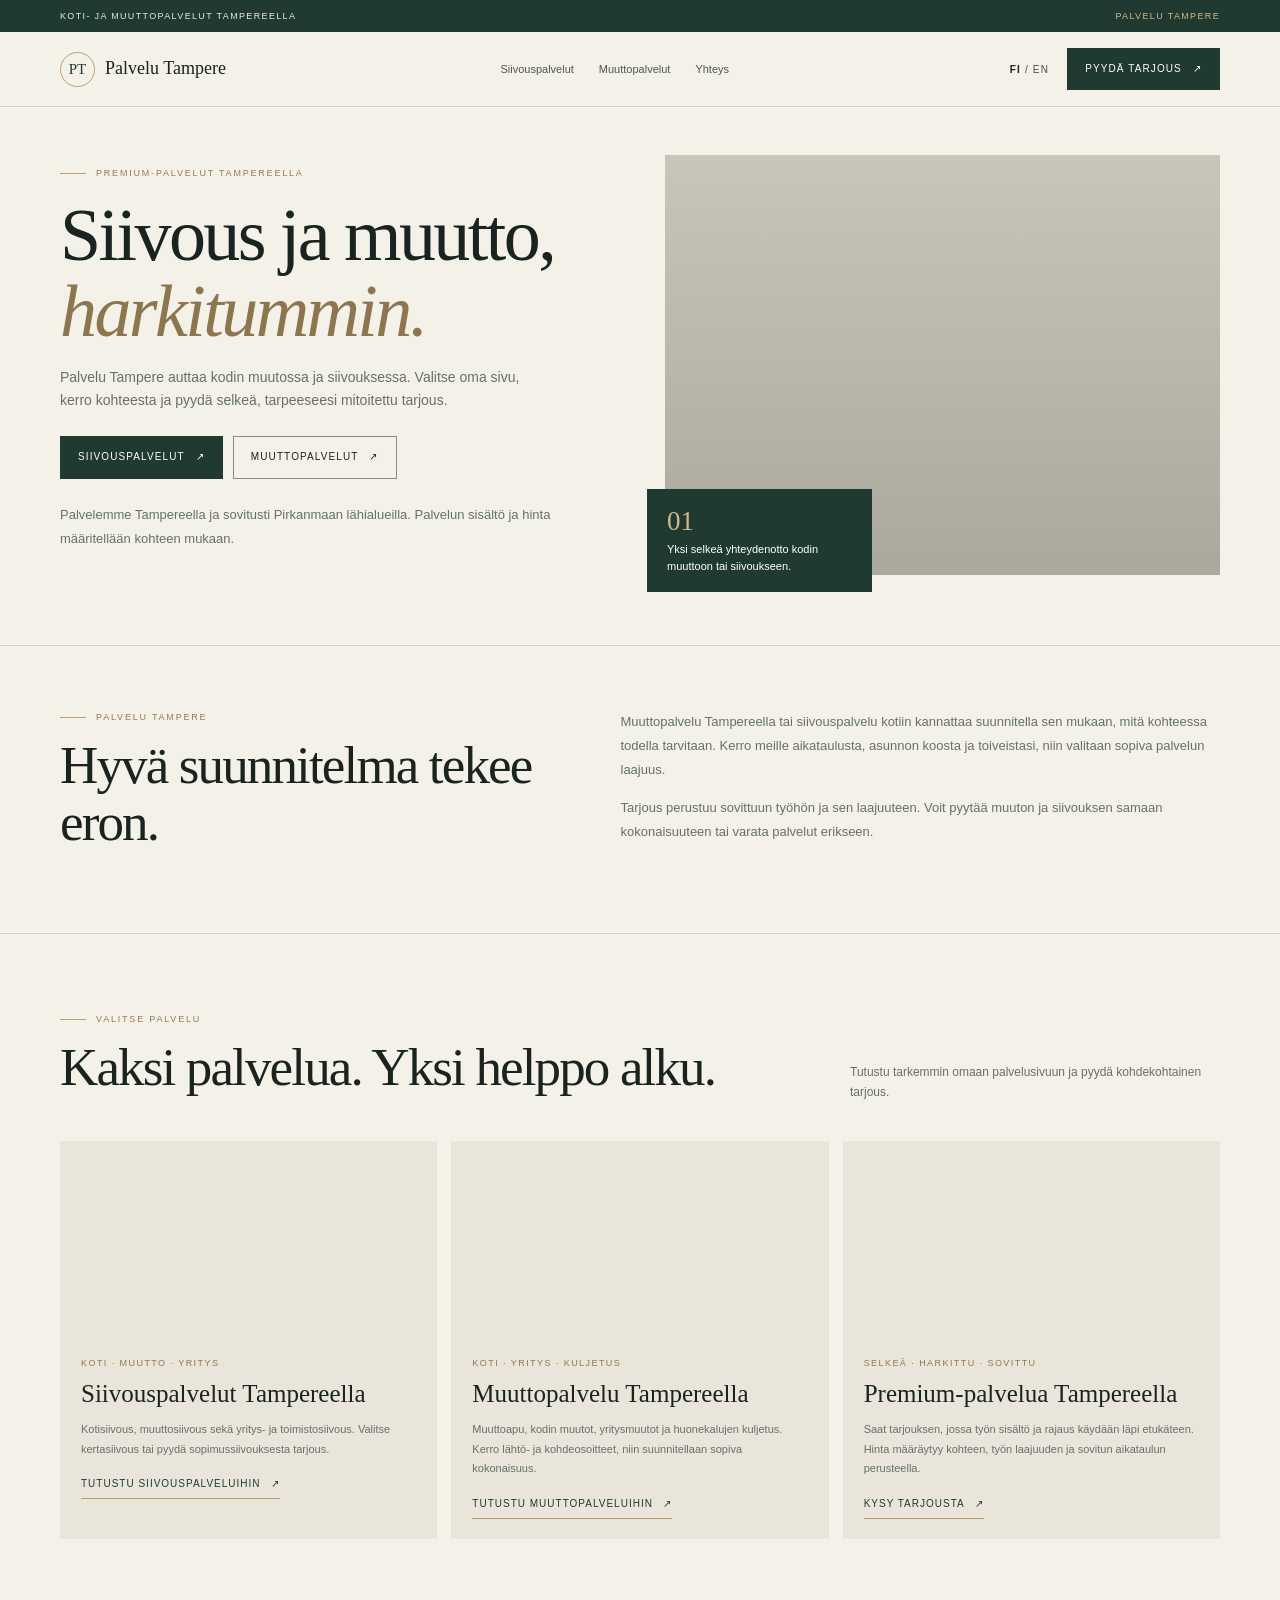
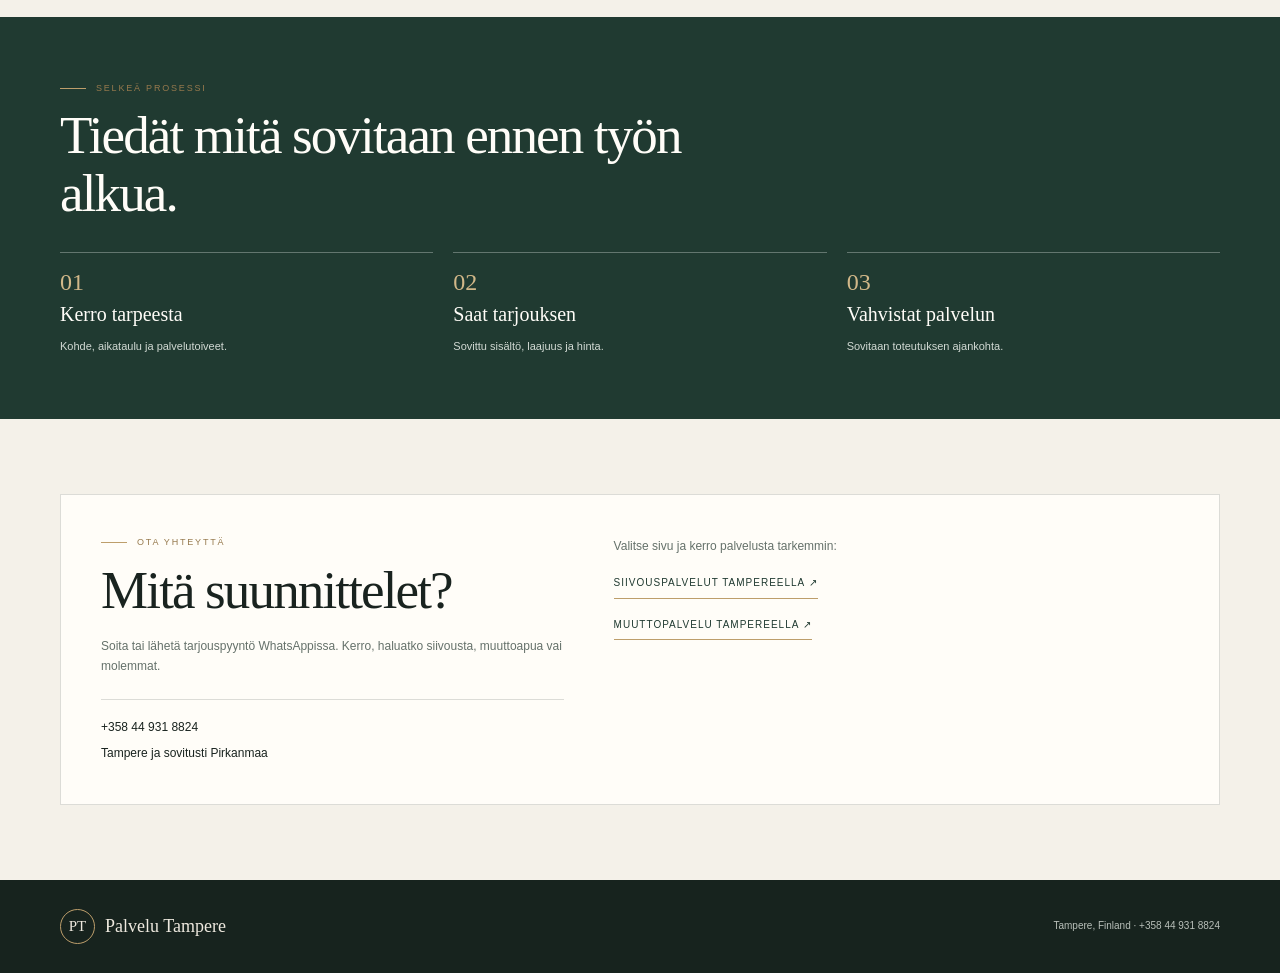
==== index.html @ b80c77e2 "a" ====
<!doctype html><html lang="fi"><head><meta charset="utf-8"><meta name="viewport" content="width=device-width,initial-scale=1"><title>Palvelu Tampere | Siivouspalvelu ja muuttopalvelu</title><meta name="description" content="Premium siivouspalvelut ja muuttopalvelut Tampereella. Tutustu kotisiivoukseen, muuttosiivoukseen, yrityssiivoukseen ja muuttoapuun."><link rel="canonical" href="https://palvelutampere.fi/"><meta property="og:title" content="Palvelu Tampere | Siivous ja muutto"><meta property="og:description" content="Huolellisesti suunniteltua siivousta ja muuttopalvelua Tampereella. Pyydä kohdekohtainen tarjous."><meta property="og:type" content="website"><script type="application/ld+json">{"@context":"https://schema.org","@type":"WebSite","name":"Palvelu Tampere","url":"https://palvelutampere.fi/","inLanguage":"fi"}</script><script type="application/ld+json">{"@context":"https://schema.org","@type":"Organization","name":"Palvelu Tampere","url":"https://palvelutampere.fi/","telephone":"+358449318824","areaServed":[{"@type":"City","name":"Tampere"},{"@type":"AdministrativeArea","name":"Pirkanmaa"}]}</script><link rel="stylesheet" href="/styles.css"></head><body>
<div class="topline"><div class="wrap"><span data-fi="Koti- ja muuttopalvelut Tampereella" data-en="Home and moving services in Tampere">Koti- ja muuttopalvelut Tampereella</span><span>Palvelu Tampere</span></div></div>
<header><div class="wrap nav"><a class="brand" href="/"><span class="brandmark">PT</span><span class="brandname">Palvelu Tampere</span></a><nav class="navlinks" id="nav"><a href="/siivouspalvelut-tampere/" data-fi="Siivouspalvelut" data-en="Cleaning">Siivouspalvelut</a><a href="/muuttopalvelu-tampere/" data-fi="Muuttopalvelut" data-en="Moving">Muuttopalvelut</a><a href="#yhteys" data-fi="Yhteys" data-en="Contact">Yhteys</a></nav><div class="navright"><button class="lang" id="lang" type="button"><span class="active">FI</span> / <span>EN</span></button><a class="btn" href="#yhteys"><span data-fi="Pyydä tarjous" data-en="Request a quote">Pyydä tarjous</span> ↗</a><button class="menu" id="menu" aria-label="Avaa valikko">☰</button></div></div></header>
<main><section class="hero"><div class="wrap hero-grid"><div><div class="eyebrow" data-fi="Premium-palvelut Tampereella" data-en="Premium services in Tampere">Premium-palvelut Tampereella</div><h1 data-fi="Siivous ja muutto, <em>harkitummin.</em>" data-en="Cleaning and moving, <em>thoughtfully handled.</em>">Siivous ja muutto, <em>harkitummin.</em></h1><p class="hero-copy" data-fi="Palvelu Tampere auttaa kodin muutossa ja siivouksessa. Valitse oma sivu, kerro kohteesta ja pyydä selkeä, tarpeeseesi mitoitettu tarjous." data-en="Palvelu Tampere helps with moving and cleaning. Choose a service, tell us about your property and request a clear quote tailored to your needs.">Palvelu Tampere auttaa kodin muutossa ja siivouksessa. Valitse oma sivu, kerro kohteesta ja pyydä selkeä, tarpeeseesi mitoitettu tarjous.</p><div class="hero-actions"><a class="btn" href="/siivouspalvelut-tampere/"><span data-fi="Siivouspalvelut" data-en="Cleaning services">Siivouspalvelut</span> ↗</a><a class="btn alt" href="/muuttopalvelu-tampere/"><span data-fi="Muuttopalvelut" data-en="Moving services">Muuttopalvelut</span> ↗</a></div><p class="copy" data-fi="Palvelemme Tampereella ja sovitusti Pirkanmaan lähialueilla. Palvelun sisältö ja hinta määritellään kohteen mukaan." data-en="Serving Tampere and nearby Pirkanmaa by agreement. Scope and price are tailored to the property.">Palvelemme Tampereella ja sovitusti Pirkanmaan lähialueilla. Palvelun sisältö ja hinta määritellään kohteen mukaan.</p></div><div class="hero-image" style="background-image:url('https://images.unsplash.com/photo-1600210492486-724fe5c67fb0?auto=format&fit=crop&w=1400&q=85')" role="img" aria-label="Valoisa koti"><div class="hero-note"><strong>01</strong><span data-fi="Yksi selkeä yhteydenotto kodin muuttoon tai siivoukseen." data-en="One clear point of contact for moving or cleaning.">Yksi selkeä yhteydenotto kodin muuttoon tai siivoukseen.</span></div></div></div></section>
<section class="intro"><div class="wrap two-col"><div><div class="eyebrow">Palvelu Tampere</div><h2 data-fi="Hyvä suunnitelma tekee eron." data-en="A considered plan makes the difference.">Hyvä suunnitelma tekee eron.</h2></div><div class="copy"><p data-fi="Muuttopalvelu Tampereella tai siivouspalvelu kotiin kannattaa suunnitella sen mukaan, mitä kohteessa todella tarvitaan. Kerro meille aikataulusta, asunnon koosta ja toiveistasi, niin valitaan sopiva palvelun laajuus." data-en="Moving or a house cleaning service in Tampere should be planned around what the property actually needs. Tell us about your timing, home and priorities so we can define the right scope.">Muuttopalvelu Tampereella tai siivouspalvelu kotiin kannattaa suunnitella sen mukaan, mitä kohteessa todella tarvitaan. Kerro meille aikataulusta, asunnon koosta ja toiveistasi, niin valitaan sopiva palvelun laajuus.</p><p data-fi="Tarjous perustuu sovittuun työhön ja sen laajuuteen. Voit pyytää muuton ja siivouksen samaan kokonaisuuteen tai varata palvelut erikseen." data-en="Your quote reflects the agreed work and scope. Request moving and cleaning together or book them separately.">Tarjous perustuu sovittuun työhön ja sen laajuuteen. Voit pyytää muuton ja siivouksen samaan kokonaisuuteen tai varata palvelut erikseen.</p></div></div></section>
<section class="cards"><div class="wrap"><div class="section-head"><div><div class="eyebrow" data-fi="Valitse palvelu" data-en="Choose a service">Valitse palvelu</div><h2 data-fi="Kaksi palvelua. Yksi helppo alku." data-en="Two services. One easy start.">Kaksi palvelua. Yksi helppo alku.</h2></div><p data-fi="Tutustu tarkemmin omaan palvelusivuun ja pyydä kohdekohtainen tarjous." data-en="Explore a dedicated service page and request a tailored quote.">Tutustu tarkemmin omaan palvelusivuun ja pyydä kohdekohtainen tarjous.</p></div><div class="card-grid">
<article class="card"><div class="card-img" style="background-image:url('https://images.unsplash.com/photo-1581578731548-c64695cc6952?auto=format&fit=crop&w=900&q=82')"></div><div class="card-body"><div class="card-label" data-fi="Koti · muutto · yritys" data-en="Home · move · business">Koti · muutto · yritys</div><h3 data-fi="Siivouspalvelut Tampereella" data-en="Cleaning services in Tampere">Siivouspalvelut Tampereella</h3><p data-fi="Kotisiivous, muuttosiivous sekä yritys- ja toimistosiivous. Valitse kertasiivous tai pyydä sopimussiivouksesta tarjous." data-en="Home, move-out and business cleaning. Choose a one-time clean or request a recurring service quote.">Kotisiivous, muuttosiivous sekä yritys- ja toimistosiivous. Valitse kertasiivous tai pyydä sopimussiivouksesta tarjous.</p><a class="text-link" href="/siivouspalvelut-tampere/"><span data-fi="Tutustu siivouspalveluihin" data-en="Explore cleaning">Tutustu siivouspalveluihin</span> ↗</a></div></article>
<article class="card"><div class="card-img" style="background-image:url('https://images.unsplash.com/photo-1600518464441-9306b3b2c43a?auto=format&fit=crop&w=900&q=82')"></div><div class="card-body"><div class="card-label" data-fi="Koti · yritys · kuljetus" data-en="Home · business · transport">Koti · yritys · kuljetus</div><h3 data-fi="Muuttopalvelu Tampereella" data-en="Moving service in Tampere">Muuttopalvelu Tampereella</h3><p data-fi="Muuttoapu, kodin muutot, yritysmuutot ja huonekalujen kuljetus. Kerro lähtö- ja kohdeosoitteet, niin suunnitellaan sopiva kokonaisuus." data-en="Moving help, home and business moves, and furniture transport. Share the addresses and we will plan the right service.">Muuttoapu, kodin muutot, yritysmuutot ja huonekalujen kuljetus. Kerro lähtö- ja kohdeosoitteet, niin suunnitellaan sopiva kokonaisuus.</p><a class="text-link" href="/muuttopalvelu-tampere/"><span data-fi="Tutustu muuttopalveluihin" data-en="Explore moving">Tutustu muuttopalveluihin</span> ↗</a></div></article>
<article class="card"><div class="card-img" style="background-image:url('https://images.unsplash.com/photo-1600607687939-ce8a6c25118c?auto=format&fit=crop&w=900&q=82')"></div><div class="card-body"><div class="card-label" data-fi="Selkeä · harkittu · sovittu" data-en="Clear · considered · agreed">Selkeä · harkittu · sovittu</div><h3 data-fi="Premium-palvelua Tampereella" data-en="Premium service in Tampere">Premium-palvelua Tampereella</h3><p data-fi="Saat tarjouksen, jossa työn sisältö ja rajaus käydään läpi etukäteen. Hinta määräytyy kohteen, työn laajuuden ja sovitun aikataulun perusteella." data-en="Your quote sets out the service scope in advance. Price reflects the property, work involved and agreed schedule.">Saat tarjouksen, jossa työn sisältö ja rajaus käydään läpi etukäteen. Hinta määräytyy kohteen, työn laajuuden ja sovitun aikataulun perusteella.</p><a class="text-link" href="#yhteys"><span data-fi="Kysy tarjousta" data-en="Request a quote">Kysy tarjousta</span> ↗</a></div></article>
</div></div></section>
<section class="band"><div class="wrap"><div class="eyebrow" data-fi="Selkeä prosessi" data-en="A clear process">Selkeä prosessi</div><h2 data-fi="Tiedät mitä sovitaan ennen työn alkua." data-en="Know what is agreed before work begins.">Tiedät mitä sovitaan ennen työn alkua.</h2><div class="steps"><div class="step"><b>01</b><span data-fi="Kerro tarpeesta" data-en="Tell us what you need">Kerro tarpeesta</span><p data-fi="Kohde, aikataulu ja palvelutoiveet." data-en="Property, timing and service details.">Kohde, aikataulu ja palvelutoiveet.</p></div><div class="step"><b>02</b><span data-fi="Saat tarjouksen" data-en="Receive a quote">Saat tarjouksen</span><p data-fi="Sovittu sisältö, laajuus ja hinta." data-en="Agreed scope and price.">Sovittu sisältö, laajuus ja hinta.</p></div><div class="step"><b>03</b><span data-fi="Vahvistat palvelun" data-en="Confirm the service">Vahvistat palvelun</span><p data-fi="Sovitaan toteutuksen ajankohta." data-en="Agree the service date.">Sovitaan toteutuksen ajankohta.</p></div></div></div></section>
<section class="contact" id="yhteys"><div class="wrap contact-panel"><div><div class="eyebrow" data-fi="Ota yhteyttä" data-en="Get in touch">Ota yhteyttä</div><h2 data-fi="Mitä suunnittelet?" data-en="What are you planning?">Mitä suunnittelet?</h2><p data-fi="Soita tai lähetä tarjouspyyntö WhatsAppissa. Kerro, haluatko siivousta, muuttoapua vai molemmat." data-en="Call or send a quote request on WhatsApp. Tell us whether you need cleaning, moving help or both.">Soita tai lähetä tarjouspyyntö WhatsAppissa. Kerro, haluatko siivousta, muuttoapua vai molemmat.</p><div class="contact-info"><a href="tel:+358449318824">+358 44 931 8824</a><span data-fi="Tampere ja sovitusti Pirkanmaa" data-en="Tampere and Pirkanmaa by agreement">Tampere ja sovitusti Pirkanmaa</span></div></div><div class="copy"><p data-fi="Valitse sivu ja kerro palvelusta tarkemmin:" data-en="Choose a service and tell us more:">Valitse sivu ja kerro palvelusta tarkemmin:</p><p><a class="text-link" href="/siivouspalvelut-tampere/">Siivouspalvelut Tampereella ↗</a></p><p><a class="text-link" href="/muuttopalvelu-tampere/">Muuttopalvelu Tampereella ↗</a></p></div></div></section>
</main><footer><div class="wrap footer"><a class="brand" href="/"><span class="brandmark">PT</span><span class="brandname">Palvelu Tampere</span></a><div class="footer-small">Tampere, Finland · <a href="tel:+358449318824">+358 44 931 8824</a></div></div></footer><div class="mobile-cta"><a class="btn" href="#yhteys" data-fi="Pyydä tarjous ↗" data-en="Request a quote ↗">Pyydä tarjous ↗</a></div><script src="/site.js" defer></script></body></html>
---- styles.css ----
:root{--bg:#f4f1e9;--surface:#fffdf8;--ink:#19231f;--muted:#65716a;--green:#203a31;--line:rgba(25,35,31,.15);--gold:#bd9e6b;--serif:Georgia,"Times New Roman",serif;--sans:Arial,Helvetica,sans-serif}*{box-sizing:border-box}html{scroll-behavior:smooth}body{margin:0;background:var(--bg);color:var(--ink);font:15px/1.65 var(--sans)}a{color:inherit;text-decoration:none}.wrap{width:min(1160px,calc(100% - 48px));margin:auto}.topline{background:var(--green);color:#eee9df;font-size:9px;letter-spacing:.15em;text-transform:uppercase}.topline .wrap{height:32px;display:flex;justify-content:space-between;align-items:center}.topline span:last-child{color:#d2b889}header{position:sticky;top:0;z-index:5;background:rgba(244,241,233,.95);backdrop-filter:blur(12px);border-bottom:1px solid var(--line)}.nav{height:74px;display:flex;align-items:center;justify-content:space-between;gap:20px}.brand{display:flex;align-items:center;gap:10px}.brandmark{width:35px;height:35px;border:1px solid var(--gold);border-radius:50%;display:grid;place-items:center;font:15px var(--serif);color:var(--green)}.brandname{font:18px/1.1 var(--serif)}.navlinks{display:flex;gap:25px;font-size:11px;color:#4c5851}.navlinks a:hover,.text-link:hover{color:#96794d}.navright{display:flex;align-items:center;gap:12px}.lang{border:0;background:none;color:#445148;font-size:10px;letter-spacing:.12em;cursor:pointer}.lang .active{font-weight:700;color:var(--ink)}.btn{display:inline-flex;align-items:center;justify-content:center;gap:11px;padding:12px 17px;background:var(--green);border:1px solid var(--green);color:#fffdf8;font-size:10px;letter-spacing:.11em;text-transform:uppercase;transition:.2s}.btn:hover{background:var(--gold);border-color:var(--gold);color:var(--ink)}.btn.alt{background:transparent;color:var(--ink);border-color:#858f87}.btn.alt:hover{background:var(--green);color:#fff}.menu{display:none;border:0;background:none;font-size:22px}.eyebrow{display:flex;align-items:center;gap:10px;color:#96794d;font-size:9px;letter-spacing:.2em;text-transform:uppercase}.eyebrow:before{content:"";width:26px;height:1px;background:var(--gold)}h1,h2,h3{font-weight:400}h1,h2{font-family:var(--serif);letter-spacing:-.035em}h1{font-size:clamp(44px,6vw,74px);line-height:1.02;margin:17px 0}h1 em{color:#8c754f}h2{font-size:clamp(34px,4.5vw,53px);line-height:1.08;margin:12px 0 18px}h3{font:25px/1.14 var(--serif);margin:9px 0}.hero{padding:48px 0 70px}.hero-grid{display:grid;grid-template-columns:1fr 1fr;align-items:center;gap:50px}.hero-copy{max-width:490px;color:var(--muted);font-size:14px}.hero-actions{display:flex;gap:10px;flex-wrap:wrap;margin:24px 0}.hero-image{min-height:420px;background:#c9c5b8 center/cover;position:relative}.hero-image:after{content:"";position:absolute;inset:0;background:linear-gradient(180deg,transparent,rgba(16,29,23,.17))}.hero-note{position:absolute;z-index:1;bottom:-17px;left:-18px;background:var(--green);color:#fff;padding:17px 20px;max-width:225px;font-size:11px;line-height:1.55}.hero-note strong{display:block;color:#d2b889;font:27px var(--serif);margin-bottom:4px}.intro{padding:64px 0;border-top:1px solid var(--line);border-bottom:1px solid var(--line)}.two-col{display:grid;grid-template-columns:.9fr 1.1fr;gap:70px}.copy{color:var(--muted);font-size:13px;line-height:1.85}.copy p{margin:0 0 14px}.cards{padding:78px 0}.section-head{display:flex;justify-content:space-between;align-items:end;gap:28px;margin-bottom:27px}.section-head p{max-width:370px;color:var(--muted);font-size:12px}.card-grid{display:grid;grid-template-columns:repeat(3,1fr);gap:14px}.card{background:#e9e5db}.card-img{height:195px;background-size:cover;background-position:center}.card-body{padding:20px 21px}.card-body p{color:var(--muted);font-size:11px;line-height:1.8}.card-label{font-size:9px;color:#927849;letter-spacing:.16em;text-transform:uppercase}.text-link{display:inline-flex;align-items:center;gap:10px;border-bottom:1px solid var(--gold);padding-bottom:5px;font-size:10px;letter-spacing:.1em;text-transform:uppercase;color:var(--green)}.band{background:var(--green);color:#fffdf8;padding:64px 0}.band h2{max-width:660px}.band p{max-width:680px;color:#d2dad4;font-size:13px}.steps{display:grid;grid-template-columns:repeat(3,1fr);gap:20px;margin-top:30px}.step{border-top:1px solid rgba(255,255,255,.3);padding:16px 15px 0 0}.step b{display:block;color:#d2b889;font:24px var(--serif);margin-bottom:7px}.step span{font:20px var(--serif)}.step p{font-size:11px;margin:8px 0 0}.content{padding:70px 0}.content h2{margin-top:5px}.content h3{margin-top:25px}.content p,.content li{font-size:13px;color:#5d6962;line-height:1.9}.content ul{padding-left:20px}.feature-grid{display:grid;grid-template-columns:repeat(2,1fr);gap:12px;margin:25px 0}.feature{background:#e9e5db;padding:20px}.feature h3{margin:0 0 8px;font-size:22px}.feature p{margin:0;font-size:11px}.faq{background:#e9e5db;padding:68px 0}.faq-grid{display:grid;grid-template-columns:.7fr 1.3fr;gap:70px}details{border-top:1px solid var(--line);padding:16px 0}details:last-child{border-bottom:1px solid var(--line)}summary{list-style:none;cursor:pointer;display:flex;justify-content:space-between;gap:12px;font:19px var(--serif)}summary::-webkit-details-marker{display:none}summary:after{content:"+";color:#927849;font:17px var(--sans)}details[open] summary:after{content:"−"}details p{font-size:11px;color:var(--muted);line-height:1.8;margin:10px 25px 0 0}.contact{padding:75px 0}.contact-panel{background:var(--surface);border:1px solid var(--line);padding:40px;display:grid;grid-template-columns:.9fr 1.1fr;gap:50px}.contact-panel p{color:var(--muted);font-size:12px}.contact-info{border-top:1px solid var(--line);margin-top:22px;padding-top:18px;display:grid;gap:7px;font-size:12px}.form{display:grid;grid-template-columns:1fr 1fr;gap:13px}.field{display:grid;gap:5px}.field.full{grid-column:1/-1}.field label{font-size:9px;text-transform:uppercase;letter-spacing:.12em;color:var(--muted)}.field input,.field select,.field textarea{border:0;border-bottom:1px solid #aeb5af;border-radius:0;padding:9px 0;background:transparent;color:var(--ink);font:12px var(--sans)}.field textarea{min-height:75px;resize:vertical}.form button{grid-column:1/-1;justify-self:start}.note{grid-column:1/-1;color:#89918b!important;font-size:9px!important;margin:0}footer{background:#17231e;color:#eee9df;padding:29px 0}.footer{display:flex;justify-content:space-between;gap:22px;align-items:center}.footer .brandmark{color:#eee9df}.footer-small{text-align:right;color:#b9c0ba;font-size:10px}.mobile-cta{display:none}.crumbs{font-size:10px;color:#7b867e;margin:0 0 17px}.crumbs a{text-decoration:underline;text-underline-offset:3px}
@media(max-width:800px){.navlinks{gap:13px}.hero-grid{gap:28px}.two-col,.faq-grid{gap:35px}.contact-panel{padding:30px;gap:30px}}
@media(max-width:650px){.wrap{width:calc(100% - 34px)}.topline{font-size:7px}.topline .wrap{height:29px}.nav{height:64px}.brandname{font-size:16px}.navlinks{display:none;position:absolute;top:64px;left:0;right:0;background:var(--bg);padding:18px 22px 23px;border-bottom:1px solid var(--line);flex-direction:column;align-items:start;gap:16px}.navlinks.open{display:flex}.navright .btn{display:none}.menu{display:block}.hero{padding:31px 0 56px}.hero-grid,.two-col,.faq-grid,.contact-panel{grid-template-columns:1fr}.hero-grid{gap:30px}h1{font-size:48px}.hero-image{min-height:330px;margin-left:14px}.hero-note{left:-14px;bottom:-14px}.intro{padding:50px 0}.cards,.content{padding:58px 0}.section-head{display:block}.card-grid{grid-template-columns:1fr}.card-img{height:220px}.band{padding:55px 0}.steps{grid-template-columns:1fr;gap:13px}.step{min-height:0}.feature-grid{grid-template-columns:1fr}.faq{padding:55px 0}.contact{padding:55px 0}.contact-panel{padding:23px 19px;gap:20px}.form{grid-template-columns:1fr}.field.full,.form button,.note{grid-column:auto}.form button{width:100%}.footer{align-items:flex-start;flex-direction:column}.footer-small{text-align:left}.mobile-cta{display:block;position:fixed;z-index:10;bottom:0;left:0;right:0;background:rgba(244,241,233,.97);border-top:1px solid var(--line);padding:8px 16px calc(8px + env(safe-area-inset-bottom))}.mobile-cta .btn{width:100%;padding:10px}body{padding-bottom:62px}}
@media(prefers-reduced-motion:reduce){html{scroll-behavior:auto}}
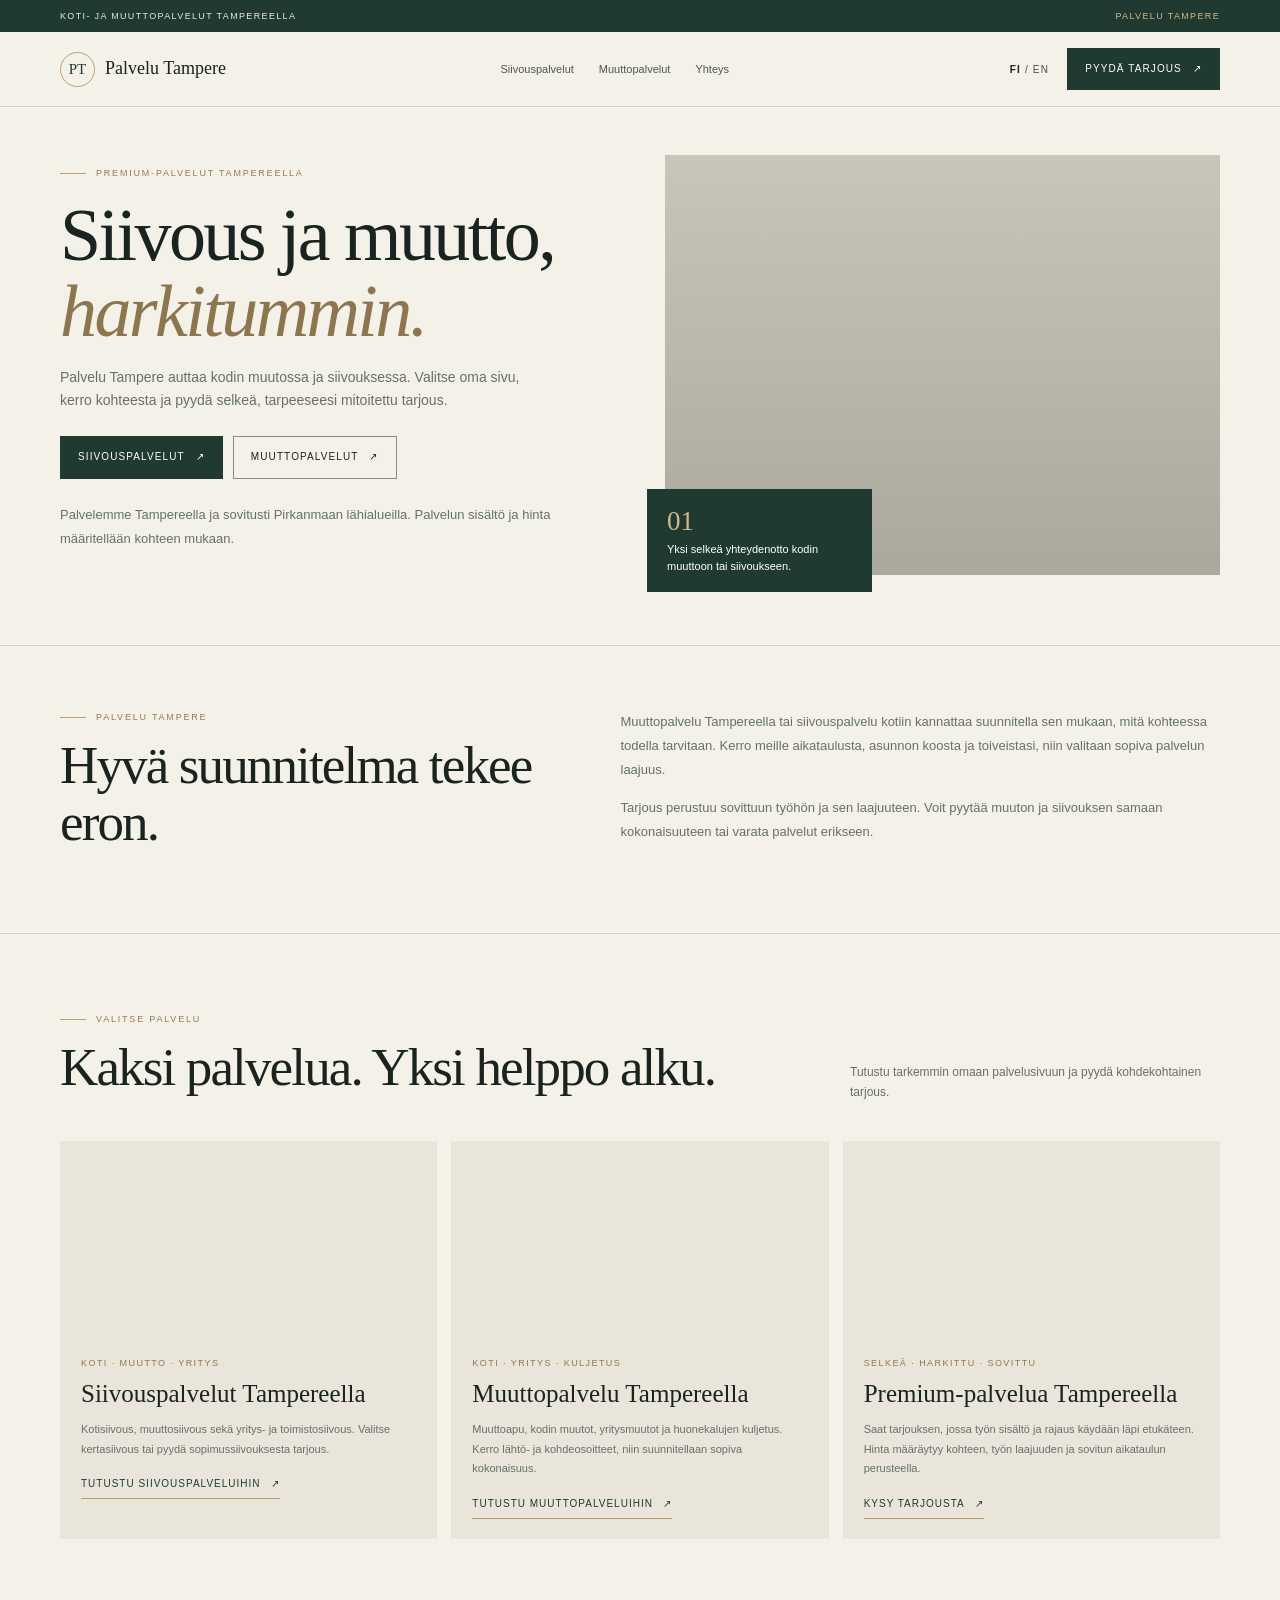
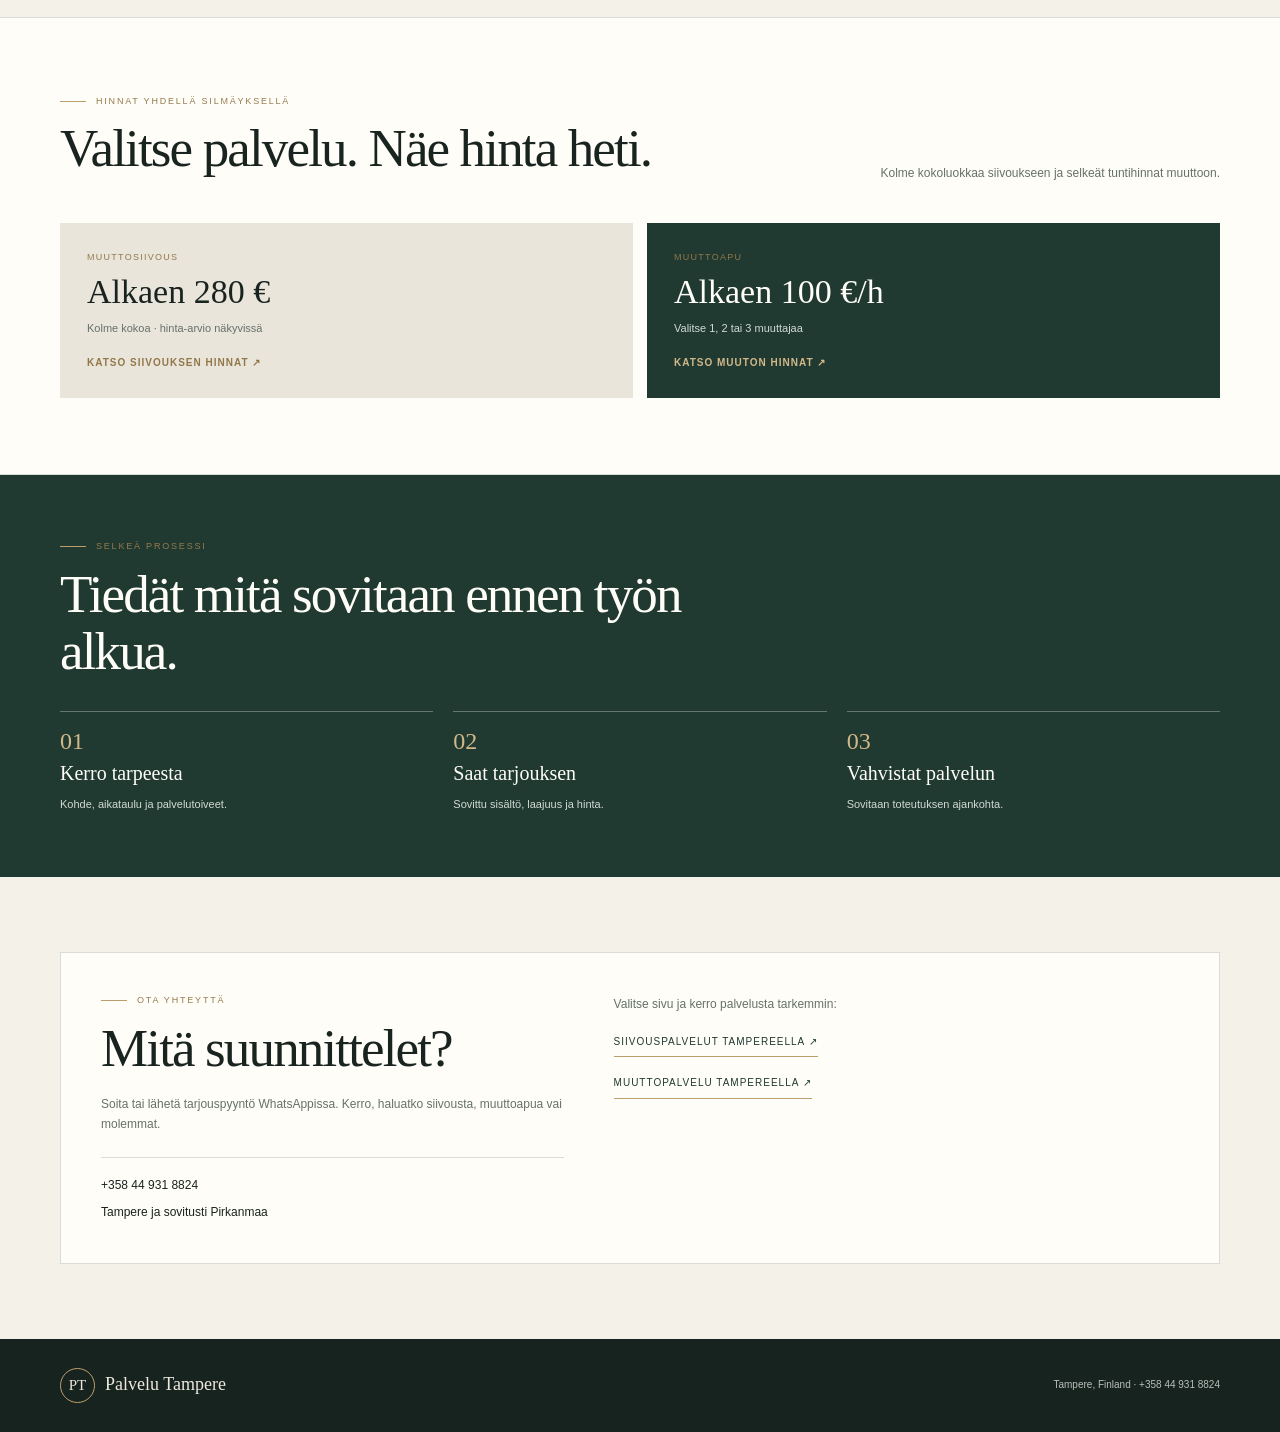
==== commit eed59b81: "a" ====
--- a/index.html
+++ b/index.html
@@ -1,4 +1,21 @@
-<!doctype html><html lang="fi"><head><meta charset="utf-8"><meta name="viewport" content="width=device-width,initial-scale=1"><title>Palvelu Tampere | Siivouspalvelu ja muuttopalvelu</title><meta name="description" content="Premium siivouspalvelut ja muuttopalvelut Tampereella. Tutustu kotisiivoukseen, muuttosiivoukseen, yrityssiivoukseen ja muuttoapuun."><link rel="canonical" href="https://palvelutampere.fi/"><meta property="og:title" content="Palvelu Tampere | Siivous ja muutto"><meta property="og:description" content="Huolellisesti suunniteltua siivousta ja muuttopalvelua Tampereella. Pyydä kohdekohtainen tarjous."><meta property="og:type" content="website"><script type="application/ld+json">{"@context":"https://schema.org","@type":"WebSite","name":"Palvelu Tampere","url":"https://palvelutampere.fi/","inLanguage":"fi"}</script><script type="application/ld+json">{"@context":"https://schema.org","@type":"Organization","name":"Palvelu Tampere","url":"https://palvelutampere.fi/","telephone":"+358449318824","areaServed":[{"@type":"City","name":"Tampere"},{"@type":"AdministrativeArea","name":"Pirkanmaa"}]}</script><link rel="stylesheet" href="/styles.css"></head><body>
+<!doctype html><html lang="fi"><head><meta charset="utf-8"><meta name="viewport" content="width=device-width,initial-scale=1"><title>Palvelu Tampere | Siivouspalvelu ja muuttopalvelu</title><meta name="description" content="Premium siivouspalvelut ja muuttopalvelut Tampereella. Tutustu kotisiivoukseen, muuttosiivoukseen, yrityssiivoukseen ja muuttoapuun."><link rel="canonical" href="https://palvelutampere.fi/"><meta property="og:title" content="Palvelu Tampere | Siivous ja muutto"><meta property="og:description" content="Huolellisesti suunniteltua siivousta ja muuttopalvelua Tampereella. Pyydä kohdekohtainen tarjous."><meta property="og:type" content="website"><script type="application/ld+json">{"@context":"https://schema.org","@type":"WebSite","name":"Palvelu Tampere","url":"https://palvelutampere.fi/","inLanguage":"fi"}</script><script type="application/ld+json">{"@context":"https://schema.org","@type":"Organization","name":"Palvelu Tampere","url":"https://palvelutampere.fi/","telephone":"+358449318824","areaServed":[{"@type":"City","name":"Tampere"},{"@type":"AdministrativeArea","name":"Pirkanmaa"}]}</script><link rel="stylesheet" href="/styles.css"><script type="text/javascript">
+    (function(c,l,a,r,i,t,y){
+        c[a]=c[a]||function(){(c[a].q=c[a].q||[]).push(arguments)};
+        t=l.createElement(r);t.async=1;t.src="https://www.clarity.ms/tag/"+i;
+        y=l.getElementsByTagName(r)[0];y.parentNode.insertBefore(t,y);
+    })(window, document, "clarity", "script", "z696t964r8");
+</script>
+
+<!-- Google tag (gtag.js) -->
+<script async src="https://www.googletagmanager.com/gtag/js?id=G-45RFTEKZB6"></script>
+<script>
+  window.dataLayer = window.dataLayer || [];
+  function gtag(){dataLayer.push(arguments);}
+  gtag('js', new Date());
+
+  gtag('config', 'G-45RFTEKZB6');
+</script>
+</head><body>
 <div class="topline"><div class="wrap"><span data-fi="Koti- ja muuttopalvelut Tampereella" data-en="Home and moving services in Tampere">Koti- ja muuttopalvelut Tampereella</span><span>Palvelu Tampere</span></div></div>
 <header><div class="wrap nav"><a class="brand" href="/"><span class="brandmark">PT</span><span class="brandname">Palvelu Tampere</span></a><nav class="navlinks" id="nav"><a href="/siivouspalvelut-tampere/" data-fi="Siivouspalvelut" data-en="Cleaning">Siivouspalvelut</a><a href="/muuttopalvelu-tampere/" data-fi="Muuttopalvelut" data-en="Moving">Muuttopalvelut</a><a href="#yhteys" data-fi="Yhteys" data-en="Contact">Yhteys</a></nav><div class="navright"><button class="lang" id="lang" type="button"><span class="active">FI</span> / <span>EN</span></button><a class="btn" href="#yhteys"><span data-fi="Pyydä tarjous" data-en="Request a quote">Pyydä tarjous</span> ↗</a><button class="menu" id="menu" aria-label="Avaa valikko">☰</button></div></div></header>
 <main><section class="hero"><div class="wrap hero-grid"><div><div class="eyebrow" data-fi="Premium-palvelut Tampereella" data-en="Premium services in Tampere">Premium-palvelut Tampereella</div><h1 data-fi="Siivous ja muutto, <em>harkitummin.</em>" data-en="Cleaning and moving, <em>thoughtfully handled.</em>">Siivous ja muutto, <em>harkitummin.</em></h1><p class="hero-copy" data-fi="Palvelu Tampere auttaa kodin muutossa ja siivouksessa. Valitse oma sivu, kerro kohteesta ja pyydä selkeä, tarpeeseesi mitoitettu tarjous." data-en="Palvelu Tampere helps with moving and cleaning. Choose a service, tell us about your property and request a clear quote tailored to your needs.">Palvelu Tampere auttaa kodin muutossa ja siivouksessa. Valitse oma sivu, kerro kohteesta ja pyydä selkeä, tarpeeseesi mitoitettu tarjous.</p><div class="hero-actions"><a class="btn" href="/siivouspalvelut-tampere/"><span data-fi="Siivouspalvelut" data-en="Cleaning services">Siivouspalvelut</span> ↗</a><a class="btn alt" href="/muuttopalvelu-tampere/"><span data-fi="Muuttopalvelut" data-en="Moving services">Muuttopalvelut</span> ↗</a></div><p class="copy" data-fi="Palvelemme Tampereella ja sovitusti Pirkanmaan lähialueilla. Palvelun sisältö ja hinta määritellään kohteen mukaan." data-en="Serving Tampere and nearby Pirkanmaa by agreement. Scope and price are tailored to the property.">Palvelemme Tampereella ja sovitusti Pirkanmaan lähialueilla. Palvelun sisältö ja hinta määritellään kohteen mukaan.</p></div><div class="hero-image" style="background-image:url('https://images.unsplash.com/photo-1600210492486-724fe5c67fb0?auto=format&fit=crop&w=1400&q=85')" role="img" aria-label="Valoisa koti"><div class="hero-note"><strong>01</strong><span data-fi="Yksi selkeä yhteydenotto kodin muuttoon tai siivoukseen." data-en="One clear point of contact for moving or cleaning.">Yksi selkeä yhteydenotto kodin muuttoon tai siivoukseen.</span></div></div></div></section>
@@ -8,6 +25,6 @@
 <article class="card"><div class="card-img" style="background-image:url('https://images.unsplash.com/photo-1600518464441-9306b3b2c43a?auto=format&fit=crop&w=900&q=82')"></div><div class="card-body"><div class="card-label" data-fi="Koti · yritys · kuljetus" data-en="Home · business · transport">Koti · yritys · kuljetus</div><h3 data-fi="Muuttopalvelu Tampereella" data-en="Moving service in Tampere">Muuttopalvelu Tampereella</h3><p data-fi="Muuttoapu, kodin muutot, yritysmuutot ja huonekalujen kuljetus. Kerro lähtö- ja kohdeosoitteet, niin suunnitellaan sopiva kokonaisuus." data-en="Moving help, home and business moves, and furniture transport. Share the addresses and we will plan the right service.">Muuttoapu, kodin muutot, yritysmuutot ja huonekalujen kuljetus. Kerro lähtö- ja kohdeosoitteet, niin suunnitellaan sopiva kokonaisuus.</p><a class="text-link" href="/muuttopalvelu-tampere/"><span data-fi="Tutustu muuttopalveluihin" data-en="Explore moving">Tutustu muuttopalveluihin</span> ↗</a></div></article>
 <article class="card"><div class="card-img" style="background-image:url('https://images.unsplash.com/photo-1600607687939-ce8a6c25118c?auto=format&fit=crop&w=900&q=82')"></div><div class="card-body"><div class="card-label" data-fi="Selkeä · harkittu · sovittu" data-en="Clear · considered · agreed">Selkeä · harkittu · sovittu</div><h3 data-fi="Premium-palvelua Tampereella" data-en="Premium service in Tampere">Premium-palvelua Tampereella</h3><p data-fi="Saat tarjouksen, jossa työn sisältö ja rajaus käydään läpi etukäteen. Hinta määräytyy kohteen, työn laajuuden ja sovitun aikataulun perusteella." data-en="Your quote sets out the service scope in advance. Price reflects the property, work involved and agreed schedule.">Saat tarjouksen, jossa työn sisältö ja rajaus käydään läpi etukäteen. Hinta määräytyy kohteen, työn laajuuden ja sovitun aikataulun perusteella.</p><a class="text-link" href="#yhteys"><span data-fi="Kysy tarjousta" data-en="Request a quote">Kysy tarjousta</span> ↗</a></div></article>
 </div></div></section>
-<section class="band"><div class="wrap"><div class="eyebrow" data-fi="Selkeä prosessi" data-en="A clear process">Selkeä prosessi</div><h2 data-fi="Tiedät mitä sovitaan ennen työn alkua." data-en="Know what is agreed before work begins.">Tiedät mitä sovitaan ennen työn alkua.</h2><div class="steps"><div class="step"><b>01</b><span data-fi="Kerro tarpeesta" data-en="Tell us what you need">Kerro tarpeesta</span><p data-fi="Kohde, aikataulu ja palvelutoiveet." data-en="Property, timing and service details.">Kohde, aikataulu ja palvelutoiveet.</p></div><div class="step"><b>02</b><span data-fi="Saat tarjouksen" data-en="Receive a quote">Saat tarjouksen</span><p data-fi="Sovittu sisältö, laajuus ja hinta." data-en="Agreed scope and price.">Sovittu sisältö, laajuus ja hinta.</p></div><div class="step"><b>03</b><span data-fi="Vahvistat palvelun" data-en="Confirm the service">Vahvistat palvelun</span><p data-fi="Sovitaan toteutuksen ajankohta." data-en="Agree the service date.">Sovitaan toteutuksen ajankohta.</p></div></div></div></section>
+<section class="price-section home-price"><div class="wrap"><div class="section-head"><div><div class="eyebrow" data-fi="Hinnat yhdellä silmäyksellä" data-en="Prices at a glance">Hinnat yhdellä silmäyksellä</div><h2 data-fi="Valitse palvelu. Näe hinta heti." data-en="Choose a service. See the price upfront.">Valitse palvelu. Näe hinta heti.</h2></div><p data-fi="Kolme kokoluokkaa siivoukseen ja selkeät tuntihinnat muuttoon." data-en="Three cleaning sizes and clear hourly rates for moving.">Kolme kokoluokkaa siivoukseen ja selkeät tuntihinnat muuttoon.</p></div><div class="home-price-grid"><a class="home-price-card" href="/siivouspalvelut-tampere/#hinnat"><span class="price-label" data-fi="Muuttosiivous" data-en="Move-out cleaning">Muuttosiivous</span><strong data-fi="Alkaen 280 €" data-en="From €280">Alkaen 280 €</strong><span data-fi="Kolme kokoa · hinta-arvio näkyvissä" data-en="Three sizes · clear price guide">Kolme kokoa · hinta-arvio näkyvissä</span><b data-fi="Katso siivouksen hinnat ↗" data-en="See cleaning prices ↗">Katso siivouksen hinnat ↗</b></a><a class="home-price-card featured" href="/muuttopalvelu-tampere/#hinnat"><span class="price-label" data-fi="Muuttoapu" data-en="Moving help">Muuttoapu</span><strong data-fi="Alkaen 100 €/h" data-en="From €100/hour">Alkaen 100 €/h</strong><span data-fi="Valitse 1, 2 tai 3 muuttajaa" data-en="Choose 1, 2 or 3 movers">Valitse 1, 2 tai 3 muuttajaa</span><b data-fi="Katso muuton hinnat ↗" data-en="See moving prices ↗">Katso muuton hinnat ↗</b></a></div></div></section><section class="band"><div class="wrap"><div class="eyebrow" data-fi="Selkeä prosessi" data-en="A clear process">Selkeä prosessi</div><h2 data-fi="Tiedät mitä sovitaan ennen työn alkua." data-en="Know what is agreed before work begins.">Tiedät mitä sovitaan ennen työn alkua.</h2><div class="steps"><div class="step"><b>01</b><span data-fi="Kerro tarpeesta" data-en="Tell us what you need">Kerro tarpeesta</span><p data-fi="Kohde, aikataulu ja palvelutoiveet." data-en="Property, timing and service details.">Kohde, aikataulu ja palvelutoiveet.</p></div><div class="step"><b>02</b><span data-fi="Saat tarjouksen" data-en="Receive a quote">Saat tarjouksen</span><p data-fi="Sovittu sisältö, laajuus ja hinta." data-en="Agreed scope and price.">Sovittu sisältö, laajuus ja hinta.</p></div><div class="step"><b>03</b><span data-fi="Vahvistat palvelun" data-en="Confirm the service">Vahvistat palvelun</span><p data-fi="Sovitaan toteutuksen ajankohta." data-en="Agree the service date.">Sovitaan toteutuksen ajankohta.</p></div></div></div></section>
 <section class="contact" id="yhteys"><div class="wrap contact-panel"><div><div class="eyebrow" data-fi="Ota yhteyttä" data-en="Get in touch">Ota yhteyttä</div><h2 data-fi="Mitä suunnittelet?" data-en="What are you planning?">Mitä suunnittelet?</h2><p data-fi="Soita tai lähetä tarjouspyyntö WhatsAppissa. Kerro, haluatko siivousta, muuttoapua vai molemmat." data-en="Call or send a quote request on WhatsApp. Tell us whether you need cleaning, moving help or both.">Soita tai lähetä tarjouspyyntö WhatsAppissa. Kerro, haluatko siivousta, muuttoapua vai molemmat.</p><div class="contact-info"><a href="tel:+358449318824">+358 44 931 8824</a><span data-fi="Tampere ja sovitusti Pirkanmaa" data-en="Tampere and Pirkanmaa by agreement">Tampere ja sovitusti Pirkanmaa</span></div></div><div class="copy"><p data-fi="Valitse sivu ja kerro palvelusta tarkemmin:" data-en="Choose a service and tell us more:">Valitse sivu ja kerro palvelusta tarkemmin:</p><p><a class="text-link" href="/siivouspalvelut-tampere/">Siivouspalvelut Tampereella ↗</a></p><p><a class="text-link" href="/muuttopalvelu-tampere/">Muuttopalvelu Tampereella ↗</a></p></div></div></section>
 </main><footer><div class="wrap footer"><a class="brand" href="/"><span class="brandmark">PT</span><span class="brandname">Palvelu Tampere</span></a><div class="footer-small">Tampere, Finland · <a href="tel:+358449318824">+358 44 931 8824</a></div></div></footer><div class="mobile-cta"><a class="btn" href="#yhteys" data-fi="Pyydä tarjous ↗" data-en="Request a quote ↗">Pyydä tarjous ↗</a></div><script src="/site.js" defer></script></body></html>
--- a/styles.css
+++ b/styles.css
@@ -1,4 +1,5 @@
 :root{--bg:#f4f1e9;--surface:#fffdf8;--ink:#19231f;--muted:#65716a;--green:#203a31;--line:rgba(25,35,31,.15);--gold:#bd9e6b;--serif:Georgia,"Times New Roman",serif;--sans:Arial,Helvetica,sans-serif}*{box-sizing:border-box}html{scroll-behavior:smooth}body{margin:0;background:var(--bg);color:var(--ink);font:15px/1.65 var(--sans)}a{color:inherit;text-decoration:none}.wrap{width:min(1160px,calc(100% - 48px));margin:auto}.topline{background:var(--green);color:#eee9df;font-size:9px;letter-spacing:.15em;text-transform:uppercase}.topline .wrap{height:32px;display:flex;justify-content:space-between;align-items:center}.topline span:last-child{color:#d2b889}header{position:sticky;top:0;z-index:5;background:rgba(244,241,233,.95);backdrop-filter:blur(12px);border-bottom:1px solid var(--line)}.nav{height:74px;display:flex;align-items:center;justify-content:space-between;gap:20px}.brand{display:flex;align-items:center;gap:10px}.brandmark{width:35px;height:35px;border:1px solid var(--gold);border-radius:50%;display:grid;place-items:center;font:15px var(--serif);color:var(--green)}.brandname{font:18px/1.1 var(--serif)}.navlinks{display:flex;gap:25px;font-size:11px;color:#4c5851}.navlinks a:hover,.text-link:hover{color:#96794d}.navright{display:flex;align-items:center;gap:12px}.lang{border:0;background:none;color:#445148;font-size:10px;letter-spacing:.12em;cursor:pointer}.lang .active{font-weight:700;color:var(--ink)}.btn{display:inline-flex;align-items:center;justify-content:center;gap:11px;padding:12px 17px;background:var(--green);border:1px solid var(--green);color:#fffdf8;font-size:10px;letter-spacing:.11em;text-transform:uppercase;transition:.2s}.btn:hover{background:var(--gold);border-color:var(--gold);color:var(--ink)}.btn.alt{background:transparent;color:var(--ink);border-color:#858f87}.btn.alt:hover{background:var(--green);color:#fff}.menu{display:none;border:0;background:none;font-size:22px}.eyebrow{display:flex;align-items:center;gap:10px;color:#96794d;font-size:9px;letter-spacing:.2em;text-transform:uppercase}.eyebrow:before{content:"";width:26px;height:1px;background:var(--gold)}h1,h2,h3{font-weight:400}h1,h2{font-family:var(--serif);letter-spacing:-.035em}h1{font-size:clamp(44px,6vw,74px);line-height:1.02;margin:17px 0}h1 em{color:#8c754f}h2{font-size:clamp(34px,4.5vw,53px);line-height:1.08;margin:12px 0 18px}h3{font:25px/1.14 var(--serif);margin:9px 0}.hero{padding:48px 0 70px}.hero-grid{display:grid;grid-template-columns:1fr 1fr;align-items:center;gap:50px}.hero-copy{max-width:490px;color:var(--muted);font-size:14px}.hero-actions{display:flex;gap:10px;flex-wrap:wrap;margin:24px 0}.hero-image{min-height:420px;background:#c9c5b8 center/cover;position:relative}.hero-image:after{content:"";position:absolute;inset:0;background:linear-gradient(180deg,transparent,rgba(16,29,23,.17))}.hero-note{position:absolute;z-index:1;bottom:-17px;left:-18px;background:var(--green);color:#fff;padding:17px 20px;max-width:225px;font-size:11px;line-height:1.55}.hero-note strong{display:block;color:#d2b889;font:27px var(--serif);margin-bottom:4px}.intro{padding:64px 0;border-top:1px solid var(--line);border-bottom:1px solid var(--line)}.two-col{display:grid;grid-template-columns:.9fr 1.1fr;gap:70px}.copy{color:var(--muted);font-size:13px;line-height:1.85}.copy p{margin:0 0 14px}.cards{padding:78px 0}.section-head{display:flex;justify-content:space-between;align-items:end;gap:28px;margin-bottom:27px}.section-head p{max-width:370px;color:var(--muted);font-size:12px}.card-grid{display:grid;grid-template-columns:repeat(3,1fr);gap:14px}.card{background:#e9e5db}.card-img{height:195px;background-size:cover;background-position:center}.card-body{padding:20px 21px}.card-body p{color:var(--muted);font-size:11px;line-height:1.8}.card-label{font-size:9px;color:#927849;letter-spacing:.16em;text-transform:uppercase}.text-link{display:inline-flex;align-items:center;gap:10px;border-bottom:1px solid var(--gold);padding-bottom:5px;font-size:10px;letter-spacing:.1em;text-transform:uppercase;color:var(--green)}.band{background:var(--green);color:#fffdf8;padding:64px 0}.band h2{max-width:660px}.band p{max-width:680px;color:#d2dad4;font-size:13px}.steps{display:grid;grid-template-columns:repeat(3,1fr);gap:20px;margin-top:30px}.step{border-top:1px solid rgba(255,255,255,.3);padding:16px 15px 0 0}.step b{display:block;color:#d2b889;font:24px var(--serif);margin-bottom:7px}.step span{font:20px var(--serif)}.step p{font-size:11px;margin:8px 0 0}.content{padding:70px 0}.content h2{margin-top:5px}.content h3{margin-top:25px}.content p,.content li{font-size:13px;color:#5d6962;line-height:1.9}.content ul{padding-left:20px}.feature-grid{display:grid;grid-template-columns:repeat(2,1fr);gap:12px;margin:25px 0}.feature{background:#e9e5db;padding:20px}.feature h3{margin:0 0 8px;font-size:22px}.feature p{margin:0;font-size:11px}.faq{background:#e9e5db;padding:68px 0}.faq-grid{display:grid;grid-template-columns:.7fr 1.3fr;gap:70px}details{border-top:1px solid var(--line);padding:16px 0}details:last-child{border-bottom:1px solid var(--line)}summary{list-style:none;cursor:pointer;display:flex;justify-content:space-between;gap:12px;font:19px var(--serif)}summary::-webkit-details-marker{display:none}summary:after{content:"+";color:#927849;font:17px var(--sans)}details[open] summary:after{content:"−"}details p{font-size:11px;color:var(--muted);line-height:1.8;margin:10px 25px 0 0}.contact{padding:75px 0}.contact-panel{background:var(--surface);border:1px solid var(--line);padding:40px;display:grid;grid-template-columns:.9fr 1.1fr;gap:50px}.contact-panel p{color:var(--muted);font-size:12px}.contact-info{border-top:1px solid var(--line);margin-top:22px;padding-top:18px;display:grid;gap:7px;font-size:12px}.form{display:grid;grid-template-columns:1fr 1fr;gap:13px}.field{display:grid;gap:5px}.field.full{grid-column:1/-1}.field label{font-size:9px;text-transform:uppercase;letter-spacing:.12em;color:var(--muted)}.field input,.field select,.field textarea{border:0;border-bottom:1px solid #aeb5af;border-radius:0;padding:9px 0;background:transparent;color:var(--ink);font:12px var(--sans)}.field textarea{min-height:75px;resize:vertical}.form button{grid-column:1/-1;justify-self:start}.note{grid-column:1/-1;color:#89918b!important;font-size:9px!important;margin:0}footer{background:#17231e;color:#eee9df;padding:29px 0}.footer{display:flex;justify-content:space-between;gap:22px;align-items:center}.footer .brandmark{color:#eee9df}.footer-small{text-align:right;color:#b9c0ba;font-size:10px}.mobile-cta{display:none}.crumbs{font-size:10px;color:#7b867e;margin:0 0 17px}.crumbs a{text-decoration:underline;text-underline-offset:3px}
-@media(max-width:800px){.navlinks{gap:13px}.hero-grid{gap:28px}.two-col,.faq-grid{gap:35px}.contact-panel{padding:30px;gap:30px}}
-@media(max-width:650px){.wrap{width:calc(100% - 34px)}.topline{font-size:7px}.topline .wrap{height:29px}.nav{height:64px}.brandname{font-size:16px}.navlinks{display:none;position:absolute;top:64px;left:0;right:0;background:var(--bg);padding:18px 22px 23px;border-bottom:1px solid var(--line);flex-direction:column;align-items:start;gap:16px}.navlinks.open{display:flex}.navright .btn{display:none}.menu{display:block}.hero{padding:31px 0 56px}.hero-grid,.two-col,.faq-grid,.contact-panel{grid-template-columns:1fr}.hero-grid{gap:30px}h1{font-size:48px}.hero-image{min-height:330px;margin-left:14px}.hero-note{left:-14px;bottom:-14px}.intro{padding:50px 0}.cards,.content{padding:58px 0}.section-head{display:block}.card-grid{grid-template-columns:1fr}.card-img{height:220px}.band{padding:55px 0}.steps{grid-template-columns:1fr;gap:13px}.step{min-height:0}.feature-grid{grid-template-columns:1fr}.faq{padding:55px 0}.contact{padding:55px 0}.contact-panel{padding:23px 19px;gap:20px}.form{grid-template-columns:1fr}.field.full,.form button,.note{grid-column:auto}.form button{width:100%}.footer{align-items:flex-start;flex-direction:column}.footer-small{text-align:left}.mobile-cta{display:block;position:fixed;z-index:10;bottom:0;left:0;right:0;background:rgba(244,241,233,.97);border-top:1px solid var(--line);padding:8px 16px calc(8px + env(safe-area-inset-bottom))}.mobile-cta .btn{width:100%;padding:10px}body{padding-bottom:62px}}
+.price-section{padding:76px 0;border-top:1px solid var(--line);border-bottom:1px solid var(--line)}.price-group{margin-top:48px}.price-group-head{display:flex;align-items:end;justify-content:space-between;gap:25px;margin-bottom:18px}.price-group-head h3{margin:0;font-size:30px}.price-group-head p{max-width:490px;margin:0;color:var(--muted);font-size:12px}.price-grid{display:grid;grid-template-columns:repeat(3,minmax(0,1fr));gap:14px}.price-card{min-height:285px;background:var(--surface);border:1px solid var(--line);padding:24px;display:flex;flex-direction:column;align-items:flex-start}.price-card.featured{background:var(--green);color:var(--surface);border-color:var(--green)}.price-label{font-size:9px;letter-spacing:.14em;text-transform:uppercase;color:#927849}.price-card.featured .price-label{color:#d2b889}.price-card h3{font-size:21px;margin:12px 0}.price-amount{font:44px/1.1 var(--serif);letter-spacing:-.04em;margin:8px 0}.price-amount small{font:12px var(--sans);letter-spacing:0}.price-duration{min-height:38px;color:var(--muted);font-size:11px;margin:2px 0 18px}.price-card.featured .price-duration{color:#d2dad4}.price-card .btn{margin-top:auto}.price-card.featured .btn.alt{color:var(--surface);border-color:#d2b889}.price-card.featured .btn.alt:hover{background:#d2b889;color:var(--ink)}.price-note{font-size:11px;color:var(--muted);line-height:1.75;margin:16px 0 0}.budget-guide{background:#e9e5db;padding:26px}.budget-grid{display:grid;grid-template-columns:repeat(3,1fr);gap:12px}.budget-grid>div{background:var(--surface);padding:17px;display:grid;gap:5px}.budget-grid span{font-size:9px;color:var(--muted);letter-spacing:.1em;text-transform:uppercase}.budget-grid strong{font:25px var(--serif);font-weight:400}.home-price{background:var(--surface)}.home-price-grid{display:grid;grid-template-columns:repeat(2,1fr);gap:14px}.home-price-card{background:#e9e5db;padding:26px;display:grid;gap:8px;border:1px solid transparent;transition:.2s}.home-price-card:hover{border-color:var(--gold);transform:translateY(-2px)}.home-price-card.featured{background:var(--green);color:var(--surface)}.home-price-card strong{font:34px var(--serif);font-weight:400}.home-price-card>span:not(.price-label){font-size:11px;color:var(--muted)}.home-price-card.featured>span:not(.price-label){color:#d2dad4}.home-price-card b{margin-top:10px;color:#927849;font-size:10px;letter-spacing:.1em;text-transform:uppercase}.home-price-card.featured b{color:#d2b889}
+@media(max-width:800px){.price-grid{grid-template-columns:repeat(2,minmax(0,1fr))}.price-card:last-child{grid-column:1/-1}.navlinks{gap:13px}.hero-grid{gap:28px}.two-col,.faq-grid{gap:35px}.contact-panel{padding:30px;gap:30px}}
+@media(max-width:650px){.price-section{padding:55px 0}.price-group{margin-top:36px}.price-group-head{display:block}.price-group-head p{margin-top:8px}.price-grid,.budget-grid,.home-price-grid{grid-template-columns:1fr}.price-card:last-child{grid-column:auto}.price-card{min-height:0}.price-duration{min-height:0}.home-price-card{padding:23px}.wrap{width:calc(100% - 34px)}.topline{font-size:7px}.topline .wrap{height:29px}.nav{height:64px}.brandname{font-size:16px}.navlinks{display:none;position:absolute;top:64px;left:0;right:0;background:var(--bg);padding:18px 22px 23px;border-bottom:1px solid var(--line);flex-direction:column;align-items:start;gap:16px}.navlinks.open{display:flex}.navright .btn{display:none}.menu{display:block}.hero{padding:31px 0 56px}.hero-grid,.two-col,.faq-grid,.contact-panel{grid-template-columns:1fr}.hero-grid{gap:30px}h1{font-size:48px}.hero-image{min-height:330px;margin-left:14px}.hero-note{left:-14px;bottom:-14px}.intro{padding:50px 0}.cards,.content{padding:58px 0}.section-head{display:block}.card-grid{grid-template-columns:1fr}.card-img{height:220px}.band{padding:55px 0}.steps{grid-template-columns:1fr;gap:13px}.step{min-height:0}.feature-grid{grid-template-columns:1fr}.faq{padding:55px 0}.contact{padding:55px 0}.contact-panel{padding:23px 19px;gap:20px}.form{grid-template-columns:1fr}.field.full,.form button,.note{grid-column:auto}.form button{width:100%}.footer{align-items:flex-start;flex-direction:column}.footer-small{text-align:left}.mobile-cta{display:block;position:fixed;z-index:10;bottom:0;left:0;right:0;background:rgba(244,241,233,.97);border-top:1px solid var(--line);padding:8px 16px calc(8px + env(safe-area-inset-bottom))}.mobile-cta .btn{width:100%;padding:10px}body{padding-bottom:62px}}
 @media(prefers-reduced-motion:reduce){html{scroll-behavior:auto}}
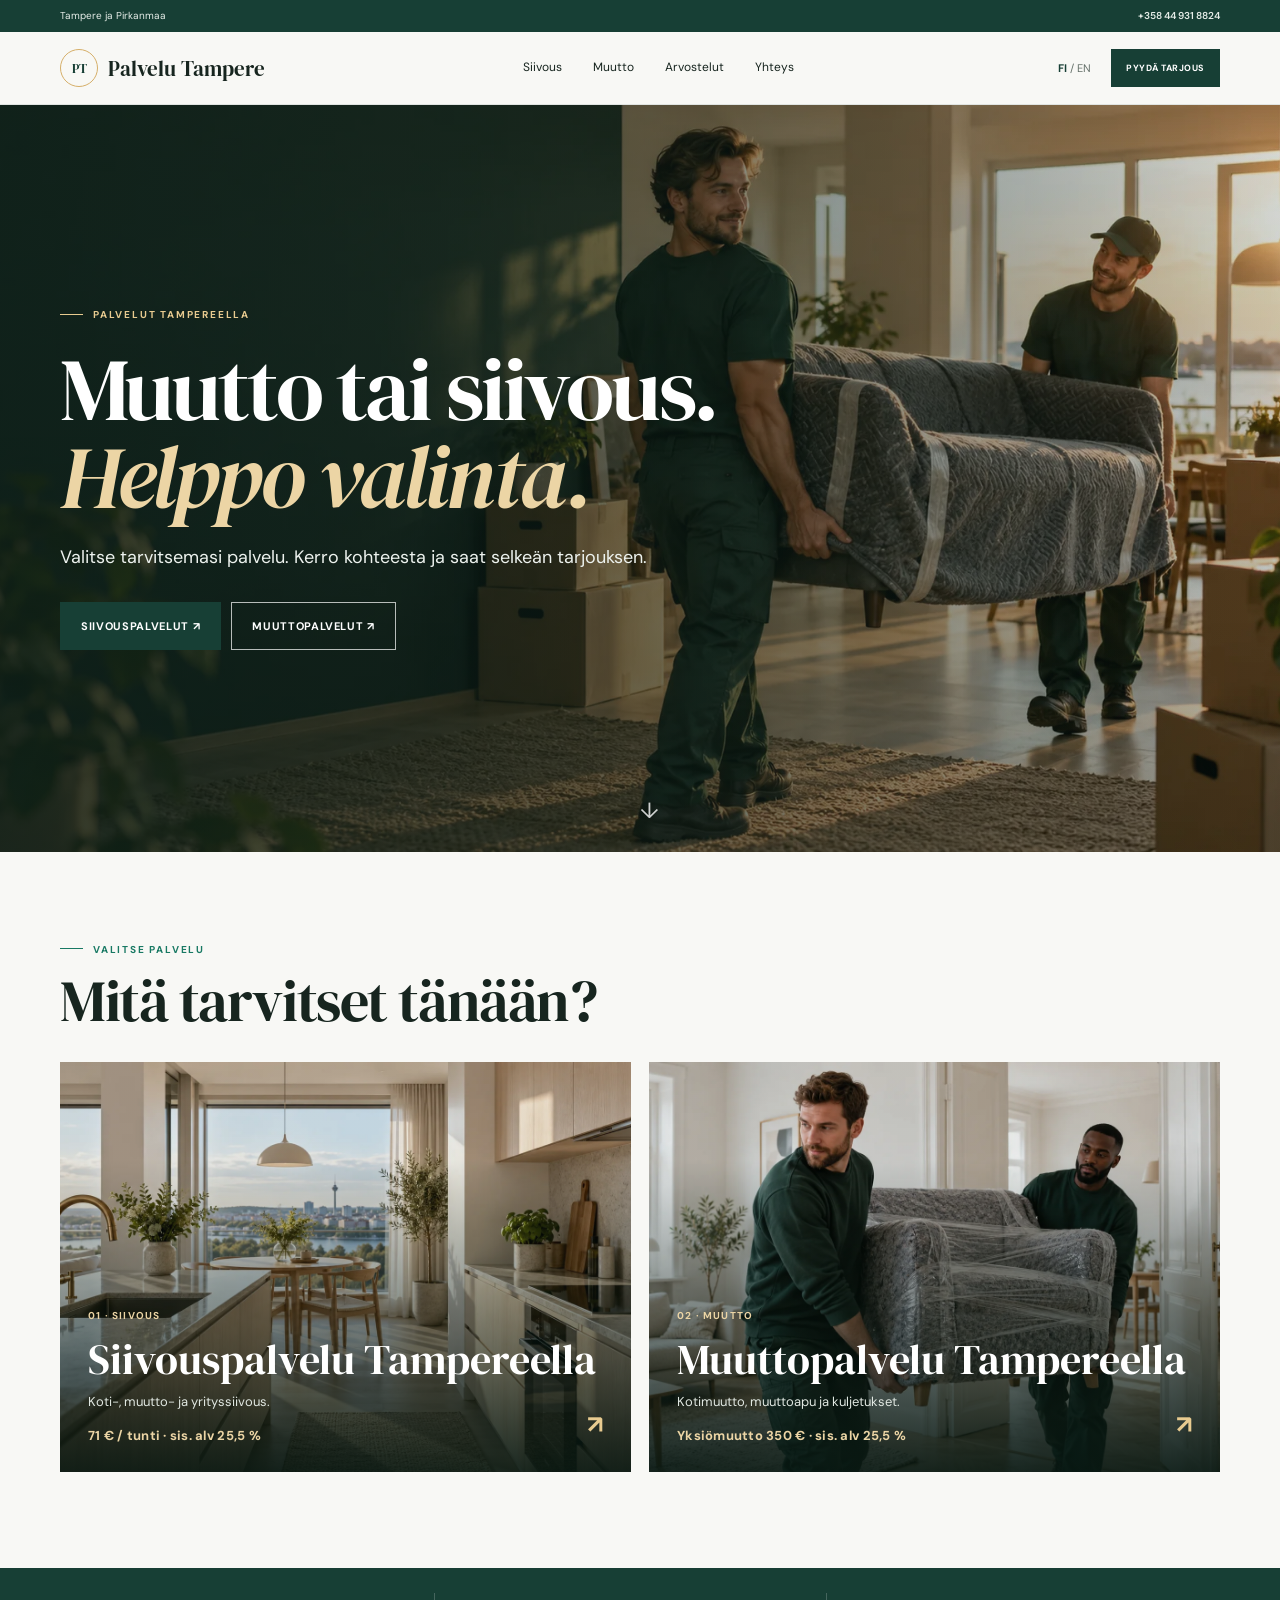
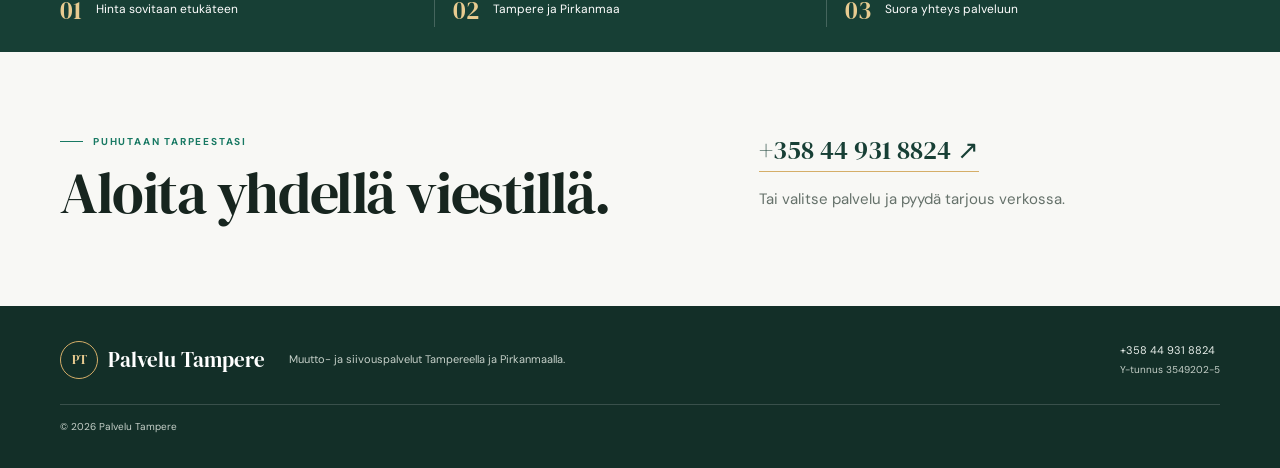
==== commit 67d34df3: "a" ====
--- a/index.html
+++ b/index.html
@@ -1,30 +1,9 @@
-<!doctype html><html lang="fi"><head><meta charset="utf-8"><meta name="viewport" content="width=device-width,initial-scale=1"><title>Palvelu Tampere | Siivouspalvelu ja muuttopalvelu</title><meta name="description" content="Premium siivouspalvelut ja muuttopalvelut Tampereella. Tutustu kotisiivoukseen, muuttosiivoukseen, yrityssiivoukseen ja muuttoapuun."><link rel="canonical" href="https://palvelutampere.fi/"><meta property="og:title" content="Palvelu Tampere | Siivous ja muutto"><meta property="og:description" content="Huolellisesti suunniteltua siivousta ja muuttopalvelua Tampereella. Pyydä kohdekohtainen tarjous."><meta property="og:type" content="website"><script type="application/ld+json">{"@context":"https://schema.org","@type":"WebSite","name":"Palvelu Tampere","url":"https://palvelutampere.fi/","inLanguage":"fi"}</script><script type="application/ld+json">{"@context":"https://schema.org","@type":"Organization","name":"Palvelu Tampere","url":"https://palvelutampere.fi/","telephone":"+358449318824","areaServed":[{"@type":"City","name":"Tampere"},{"@type":"AdministrativeArea","name":"Pirkanmaa"}]}</script><link rel="stylesheet" href="/styles.css"><script type="text/javascript">
+<!doctype html><html lang="fi"><head><meta charset="utf-8"><meta name="viewport" content="width=device-width,initial-scale=1"><title>Muutto ja siivous Tampereella | Palvelu Tampere</title><meta name="description" content="Siivouspalvelut ja muuttopalvelut Tampereella sekä Pirkanmaalla. Valitse palvelu ja pyydä selkeä tarjous."><link rel="canonical" href="https://palvelutampere.fi/"><meta property="og:title" content="Muutto ja siivous Tampereella | Palvelu Tampere"><meta property="og:description" content="Siivouspalvelut ja muuttopalvelut Tampereella sekä Pirkanmaalla. Valitse palvelu ja pyydä selkeä tarjous."><meta property="og:type" content="website"><meta name="theme-color" content="#163f35"><link rel="stylesheet" href="styles.css"><script type="text/javascript">
     (function(c,l,a,r,i,t,y){
         c[a]=c[a]||function(){(c[a].q=c[a].q||[]).push(arguments)};
         t=l.createElement(r);t.async=1;t.src="https://www.clarity.ms/tag/"+i;
         y=l.getElementsByTagName(r)[0];y.parentNode.insertBefore(t,y);
     })(window, document, "clarity", "script", "z696t964r8");
 </script>
-
-<!-- Google tag (gtag.js) -->
 <script async src="https://www.googletagmanager.com/gtag/js?id=G-45RFTEKZB6"></script>
-<script>
-  window.dataLayer = window.dataLayer || [];
-  function gtag(){dataLayer.push(arguments);}
-  gtag('js', new Date());
-
-  gtag('config', 'G-45RFTEKZB6');
-</script>
-</head><body>
-<div class="topline"><div class="wrap"><span data-fi="Koti- ja muuttopalvelut Tampereella" data-en="Home and moving services in Tampere">Koti- ja muuttopalvelut Tampereella</span><span>Palvelu Tampere</span></div></div>
-<header><div class="wrap nav"><a class="brand" href="/"><span class="brandmark">PT</span><span class="brandname">Palvelu Tampere</span></a><nav class="navlinks" id="nav"><a href="/siivouspalvelut-tampere/" data-fi="Siivouspalvelut" data-en="Cleaning">Siivouspalvelut</a><a href="/muuttopalvelu-tampere/" data-fi="Muuttopalvelut" data-en="Moving">Muuttopalvelut</a><a href="#yhteys" data-fi="Yhteys" data-en="Contact">Yhteys</a></nav><div class="navright"><button class="lang" id="lang" type="button"><span class="active">FI</span> / <span>EN</span></button><a class="btn" href="#yhteys"><span data-fi="Pyydä tarjous" data-en="Request a quote">Pyydä tarjous</span> ↗</a><button class="menu" id="menu" aria-label="Avaa valikko">☰</button></div></div></header>
-<main><section class="hero"><div class="wrap hero-grid"><div><div class="eyebrow" data-fi="Premium-palvelut Tampereella" data-en="Premium services in Tampere">Premium-palvelut Tampereella</div><h1 data-fi="Siivous ja muutto, <em>harkitummin.</em>" data-en="Cleaning and moving, <em>thoughtfully handled.</em>">Siivous ja muutto, <em>harkitummin.</em></h1><p class="hero-copy" data-fi="Palvelu Tampere auttaa kodin muutossa ja siivouksessa. Valitse oma sivu, kerro kohteesta ja pyydä selkeä, tarpeeseesi mitoitettu tarjous." data-en="Palvelu Tampere helps with moving and cleaning. Choose a service, tell us about your property and request a clear quote tailored to your needs.">Palvelu Tampere auttaa kodin muutossa ja siivouksessa. Valitse oma sivu, kerro kohteesta ja pyydä selkeä, tarpeeseesi mitoitettu tarjous.</p><div class="hero-actions"><a class="btn" href="/siivouspalvelut-tampere/"><span data-fi="Siivouspalvelut" data-en="Cleaning services">Siivouspalvelut</span> ↗</a><a class="btn alt" href="/muuttopalvelu-tampere/"><span data-fi="Muuttopalvelut" data-en="Moving services">Muuttopalvelut</span> ↗</a></div><p class="copy" data-fi="Palvelemme Tampereella ja sovitusti Pirkanmaan lähialueilla. Palvelun sisältö ja hinta määritellään kohteen mukaan." data-en="Serving Tampere and nearby Pirkanmaa by agreement. Scope and price are tailored to the property.">Palvelemme Tampereella ja sovitusti Pirkanmaan lähialueilla. Palvelun sisältö ja hinta määritellään kohteen mukaan.</p></div><div class="hero-image" style="background-image:url('https://images.unsplash.com/photo-1600210492486-724fe5c67fb0?auto=format&fit=crop&w=1400&q=85')" role="img" aria-label="Valoisa koti"><div class="hero-note"><strong>01</strong><span data-fi="Yksi selkeä yhteydenotto kodin muuttoon tai siivoukseen." data-en="One clear point of contact for moving or cleaning.">Yksi selkeä yhteydenotto kodin muuttoon tai siivoukseen.</span></div></div></div></section>
-<section class="intro"><div class="wrap two-col"><div><div class="eyebrow">Palvelu Tampere</div><h2 data-fi="Hyvä suunnitelma tekee eron." data-en="A considered plan makes the difference.">Hyvä suunnitelma tekee eron.</h2></div><div class="copy"><p data-fi="Muuttopalvelu Tampereella tai siivouspalvelu kotiin kannattaa suunnitella sen mukaan, mitä kohteessa todella tarvitaan. Kerro meille aikataulusta, asunnon koosta ja toiveistasi, niin valitaan sopiva palvelun laajuus." data-en="Moving or a house cleaning service in Tampere should be planned around what the property actually needs. Tell us about your timing, home and priorities so we can define the right scope.">Muuttopalvelu Tampereella tai siivouspalvelu kotiin kannattaa suunnitella sen mukaan, mitä kohteessa todella tarvitaan. Kerro meille aikataulusta, asunnon koosta ja toiveistasi, niin valitaan sopiva palvelun laajuus.</p><p data-fi="Tarjous perustuu sovittuun työhön ja sen laajuuteen. Voit pyytää muuton ja siivouksen samaan kokonaisuuteen tai varata palvelut erikseen." data-en="Your quote reflects the agreed work and scope. Request moving and cleaning together or book them separately.">Tarjous perustuu sovittuun työhön ja sen laajuuteen. Voit pyytää muuton ja siivouksen samaan kokonaisuuteen tai varata palvelut erikseen.</p></div></div></section>
-<section class="cards"><div class="wrap"><div class="section-head"><div><div class="eyebrow" data-fi="Valitse palvelu" data-en="Choose a service">Valitse palvelu</div><h2 data-fi="Kaksi palvelua. Yksi helppo alku." data-en="Two services. One easy start.">Kaksi palvelua. Yksi helppo alku.</h2></div><p data-fi="Tutustu tarkemmin omaan palvelusivuun ja pyydä kohdekohtainen tarjous." data-en="Explore a dedicated service page and request a tailored quote.">Tutustu tarkemmin omaan palvelusivuun ja pyydä kohdekohtainen tarjous.</p></div><div class="card-grid">
-<article class="card"><div class="card-img" style="background-image:url('https://images.unsplash.com/photo-1581578731548-c64695cc6952?auto=format&fit=crop&w=900&q=82')"></div><div class="card-body"><div class="card-label" data-fi="Koti · muutto · yritys" data-en="Home · move · business">Koti · muutto · yritys</div><h3 data-fi="Siivouspalvelut Tampereella" data-en="Cleaning services in Tampere">Siivouspalvelut Tampereella</h3><p data-fi="Kotisiivous, muuttosiivous sekä yritys- ja toimistosiivous. Valitse kertasiivous tai pyydä sopimussiivouksesta tarjous." data-en="Home, move-out and business cleaning. Choose a one-time clean or request a recurring service quote.">Kotisiivous, muuttosiivous sekä yritys- ja toimistosiivous. Valitse kertasiivous tai pyydä sopimussiivouksesta tarjous.</p><a class="text-link" href="/siivouspalvelut-tampere/"><span data-fi="Tutustu siivouspalveluihin" data-en="Explore cleaning">Tutustu siivouspalveluihin</span> ↗</a></div></article>
-<article class="card"><div class="card-img" style="background-image:url('https://images.unsplash.com/photo-1600518464441-9306b3b2c43a?auto=format&fit=crop&w=900&q=82')"></div><div class="card-body"><div class="card-label" data-fi="Koti · yritys · kuljetus" data-en="Home · business · transport">Koti · yritys · kuljetus</div><h3 data-fi="Muuttopalvelu Tampereella" data-en="Moving service in Tampere">Muuttopalvelu Tampereella</h3><p data-fi="Muuttoapu, kodin muutot, yritysmuutot ja huonekalujen kuljetus. Kerro lähtö- ja kohdeosoitteet, niin suunnitellaan sopiva kokonaisuus." data-en="Moving help, home and business moves, and furniture transport. Share the addresses and we will plan the right service.">Muuttoapu, kodin muutot, yritysmuutot ja huonekalujen kuljetus. Kerro lähtö- ja kohdeosoitteet, niin suunnitellaan sopiva kokonaisuus.</p><a class="text-link" href="/muuttopalvelu-tampere/"><span data-fi="Tutustu muuttopalveluihin" data-en="Explore moving">Tutustu muuttopalveluihin</span> ↗</a></div></article>
-<article class="card"><div class="card-img" style="background-image:url('https://images.unsplash.com/photo-1600607687939-ce8a6c25118c?auto=format&fit=crop&w=900&q=82')"></div><div class="card-body"><div class="card-label" data-fi="Selkeä · harkittu · sovittu" data-en="Clear · considered · agreed">Selkeä · harkittu · sovittu</div><h3 data-fi="Premium-palvelua Tampereella" data-en="Premium service in Tampere">Premium-palvelua Tampereella</h3><p data-fi="Saat tarjouksen, jossa työn sisältö ja rajaus käydään läpi etukäteen. Hinta määräytyy kohteen, työn laajuuden ja sovitun aikataulun perusteella." data-en="Your quote sets out the service scope in advance. Price reflects the property, work involved and agreed schedule.">Saat tarjouksen, jossa työn sisältö ja rajaus käydään läpi etukäteen. Hinta määräytyy kohteen, työn laajuuden ja sovitun aikataulun perusteella.</p><a class="text-link" href="#yhteys"><span data-fi="Kysy tarjousta" data-en="Request a quote">Kysy tarjousta</span> ↗</a></div></article>
-</div></div></section>
-<section class="price-section home-price"><div class="wrap"><div class="section-head"><div><div class="eyebrow" data-fi="Hinnat yhdellä silmäyksellä" data-en="Prices at a glance">Hinnat yhdellä silmäyksellä</div><h2 data-fi="Valitse palvelu. Näe hinta heti." data-en="Choose a service. See the price upfront.">Valitse palvelu. Näe hinta heti.</h2></div><p data-fi="Kolme kokoluokkaa siivoukseen ja selkeät tuntihinnat muuttoon." data-en="Three cleaning sizes and clear hourly rates for moving.">Kolme kokoluokkaa siivoukseen ja selkeät tuntihinnat muuttoon.</p></div><div class="home-price-grid"><a class="home-price-card" href="/siivouspalvelut-tampere/#hinnat"><span class="price-label" data-fi="Muuttosiivous" data-en="Move-out cleaning">Muuttosiivous</span><strong data-fi="Alkaen 280 €" data-en="From €280">Alkaen 280 €</strong><span data-fi="Kolme kokoa · hinta-arvio näkyvissä" data-en="Three sizes · clear price guide">Kolme kokoa · hinta-arvio näkyvissä</span><b data-fi="Katso siivouksen hinnat ↗" data-en="See cleaning prices ↗">Katso siivouksen hinnat ↗</b></a><a class="home-price-card featured" href="/muuttopalvelu-tampere/#hinnat"><span class="price-label" data-fi="Muuttoapu" data-en="Moving help">Muuttoapu</span><strong data-fi="Alkaen 100 €/h" data-en="From €100/hour">Alkaen 100 €/h</strong><span data-fi="Valitse 1, 2 tai 3 muuttajaa" data-en="Choose 1, 2 or 3 movers">Valitse 1, 2 tai 3 muuttajaa</span><b data-fi="Katso muuton hinnat ↗" data-en="See moving prices ↗">Katso muuton hinnat ↗</b></a></div></div></section><section class="band"><div class="wrap"><div class="eyebrow" data-fi="Selkeä prosessi" data-en="A clear process">Selkeä prosessi</div><h2 data-fi="Tiedät mitä sovitaan ennen työn alkua." data-en="Know what is agreed before work begins.">Tiedät mitä sovitaan ennen työn alkua.</h2><div class="steps"><div class="step"><b>01</b><span data-fi="Kerro tarpeesta" data-en="Tell us what you need">Kerro tarpeesta</span><p data-fi="Kohde, aikataulu ja palvelutoiveet." data-en="Property, timing and service details.">Kohde, aikataulu ja palvelutoiveet.</p></div><div class="step"><b>02</b><span data-fi="Saat tarjouksen" data-en="Receive a quote">Saat tarjouksen</span><p data-fi="Sovittu sisältö, laajuus ja hinta." data-en="Agreed scope and price.">Sovittu sisältö, laajuus ja hinta.</p></div><div class="step"><b>03</b><span data-fi="Vahvistat palvelun" data-en="Confirm the service">Vahvistat palvelun</span><p data-fi="Sovitaan toteutuksen ajankohta." data-en="Agree the service date.">Sovitaan toteutuksen ajankohta.</p></div></div></div></section>
-<section class="contact" id="yhteys"><div class="wrap contact-panel"><div><div class="eyebrow" data-fi="Ota yhteyttä" data-en="Get in touch">Ota yhteyttä</div><h2 data-fi="Mitä suunnittelet?" data-en="What are you planning?">Mitä suunnittelet?</h2><p data-fi="Soita tai lähetä tarjouspyyntö WhatsAppissa. Kerro, haluatko siivousta, muuttoapua vai molemmat." data-en="Call or send a quote request on WhatsApp. Tell us whether you need cleaning, moving help or both.">Soita tai lähetä tarjouspyyntö WhatsAppissa. Kerro, haluatko siivousta, muuttoapua vai molemmat.</p><div class="contact-info"><a href="tel:+358449318824">+358 44 931 8824</a><span data-fi="Tampere ja sovitusti Pirkanmaa" data-en="Tampere and Pirkanmaa by agreement">Tampere ja sovitusti Pirkanmaa</span></div></div><div class="copy"><p data-fi="Valitse sivu ja kerro palvelusta tarkemmin:" data-en="Choose a service and tell us more:">Valitse sivu ja kerro palvelusta tarkemmin:</p><p><a class="text-link" href="/siivouspalvelut-tampere/">Siivouspalvelut Tampereella ↗</a></p><p><a class="text-link" href="/muuttopalvelu-tampere/">Muuttopalvelu Tampereella ↗</a></p></div></div></section>
-</main><footer><div class="wrap footer"><a class="brand" href="/"><span class="brandmark">PT</span><span class="brandname">Palvelu Tampere</span></a><div class="footer-small">Tampere, Finland · <a href="tel:+358449318824">+358 44 931 8824</a></div></div></footer><div class="mobile-cta"><a class="btn" href="#yhteys" data-fi="Pyydä tarjous ↗" data-en="Request a quote ↗">Pyydä tarjous ↗</a></div><script src="/site.js" defer></script></body></html>
+<script>window.dataLayer=window.dataLayer||[];function gtag(){dataLayer.push(arguments)}gtag('js',new Date());gtag('config','G-45RFTEKZB6');</script><script type="application/ld+json">{"@context":"https://schema.org","@type":"HomeAndConstructionBusiness","name":"Palvelu Tampere","url":"https://palvelutampere.fi/","telephone":"+358449318824","areaServed":[{"@type":"City","name":"Tampere"},{"@type":"AdministrativeArea","name":"Pirkanmaa"}],"identifier":"3549202-5","hasOfferCatalog":{"@type":"OfferCatalog","name":"Kodin palvelut","itemListElement":[{"@type":"OfferCatalog","name":"Siivouspalvelut"},{"@type":"OfferCatalog","name":"Muuttopalvelut"}]}}</script></head><body><div class="utility"><div class="wrap utility-inner"><span data-fi="Tampere ja Pirkanmaa" data-en="Tampere and Pirkanmaa">Tampere ja Pirkanmaa</span><a href="tel:+358449318824">+358 44 931 8824</a></div></div><header class="site-header"><div class="wrap header-inner"><a class="brand" href=""><span class="brand-symbol" aria-hidden="true">PT</span><span>Palvelu Tampere</span></a><nav class="navlinks" id="nav"><a href="siivouspalvelut-tampere/" data-fi="Siivous" data-en="Cleaning">Siivous</a><a href="muuttopalvelu-tampere/" data-fi="Muutto" data-en="Moving">Muutto</a><a href="#arvostelut" data-fi="Arvostelut" data-en="Reviews">Arvostelut</a><a href="#yhteys" data-fi="Yhteys" data-en="Contact">Yhteys</a></nav><div class="header-actions"><button class="lang" id="lang" type="button" aria-label="Vaihda kieli"><span class="active">FI</span> / <span>EN</span></button><a class="button button-small" href="#yhteys" data-fi="Pyydä tarjous" data-en="Get a quote">Pyydä tarjous</a><button class="menu" id="menu" type="button" aria-label="Avaa valikko">☰</button></div></div></header><main><section class="home-hero"><video class="background-video" autoplay muted loop playsinline preload="metadata" poster="assets/moving-hero.webp" aria-hidden="true"><source src="https://videos.pexels.com/video-files/4554450/4554450-uhd_4096_2160_25fps.mp4" type="video/mp4"></video><div class="home-hero-shade"></div><div class="wrap hero-content"><p class="eyebrow light" data-fi="Palvelut Tampereella" data-en="Services in Tampere">Palvelut Tampereella</p><h1 data-fi="Muutto tai siivous. <em>Helppo valinta.</em>" data-en="Moving or cleaning. <em>Made simple.</em>">Muutto tai siivous. <em>Helppo valinta.</em></h1><p data-fi="Valitse tarvitsemasi palvelu. Kerro kohteesta ja saat selkeän tarjouksen." data-en="Choose the service you need. Tell us about the job and get a clear quote.">Valitse tarvitsemasi palvelu. Kerro kohteesta ja saat selkeän tarjouksen.</p><div class="hero-actions"><a class="button" href="siivouspalvelut-tampere/" data-fi="Siivouspalvelut ↗" data-en="Cleaning services ↗">Siivouspalvelut ↗</a><a class="button button-outline" href="muuttopalvelu-tampere/" data-fi="Muuttopalvelut ↗" data-en="Moving services ↗">Muuttopalvelut ↗</a></div></div><div class="hero-scroll" aria-hidden="true">↓</div></section><section class="home-choices"><div class="wrap"><div class="section-heading"><p class="eyebrow" data-fi="Valitse palvelu" data-en="Choose your service">Valitse palvelu</p><h2 data-fi="Mitä tarvitset tänään?" data-en="What do you need today?">Mitä tarvitset tänään?</h2></div><div class="choice-grid"><a href="siivouspalvelut-tampere/" class="choice-card"><img src="assets/cleaning-kitchen.webp" alt="Siivouspalvelu Tampereella" loading="lazy"><div><span data-fi="01 · Siivous" data-en="01 · Cleaning">01 · Siivous</span><h3 data-fi="Siivouspalvelu Tampereella" data-en="Cleaning services in Tampere">Siivouspalvelu Tampereella</h3><p data-fi="Koti-, muutto- ja yrityssiivous." data-en="Home, move-out and business cleaning.">Koti-, muutto- ja yrityssiivous.</p><strong class="choice-price" data-fi="71 € / tunti · sis. alv 25,5 %" data-en="€71 / hour · incl. 25.5% VAT">71 € / tunti · sis. alv 25,5 %</strong><b>↗</b></div></a><a href="muuttopalvelu-tampere/" class="choice-card"><img src="assets/moving-team.webp" alt="Muuttopalvelu Tampereella" loading="lazy"><div><span data-fi="02 · Muutto" data-en="02 · Moving">02 · Muutto</span><h3 data-fi="Muuttopalvelu Tampereella" data-en="Moving services in Tampere">Muuttopalvelu Tampereella</h3><p data-fi="Kotimuutto, muuttoapu ja kuljetukset." data-en="Home moves, moving help and transport.">Kotimuutto, muuttoapu ja kuljetukset.</p><strong class="choice-price" data-fi="Yksiömuutto 350 € · sis. alv 25,5 %" data-en="Studio move €350 · incl. 25.5% VAT">Yksiömuutto 350 € · sis. alv 25,5 %</strong><b>↗</b></div></a></div></div></section><section class="trust-band"><div class="wrap trust-grid"><div><strong>01</strong><span data-fi="Hinta sovitaan etukäteen" data-en="Price agreed in advance">Hinta sovitaan etukäteen</span></div><div><strong>02</strong><span data-fi="Tampere ja Pirkanmaa" data-en="Tampere and Pirkanmaa">Tampere ja Pirkanmaa</span></div><div><strong>03</strong><span data-fi="Suora yhteys palveluun" data-en="Direct contact">Suora yhteys palveluun</span></div></div></section><section class="home-contact" id="yhteys"><div class="wrap home-contact-inner"><div><p class="eyebrow" data-fi="Puhutaan tarpeestasi" data-en="Let's discuss your needs">Puhutaan tarpeestasi</p><h2 data-fi="Aloita yhdellä viestillä." data-en="Start with one message.">Aloita yhdellä viestillä.</h2></div><div><a href="tel:+358449318824" class="contact-phone">+358 44 931 8824 ↗</a><p data-fi="Tai valitse palvelu ja pyydä tarjous verkossa." data-en="Or choose a service and request a quote online.">Tai valitse palvelu ja pyydä tarjous verkossa.</p></div></div></section></main><footer class="site-footer"><div class="wrap footer-inner"><a class="brand brand-footer" href=""><span class="brand-symbol" aria-hidden="true">PT</span><span>Palvelu Tampere</span></a><p data-fi="Muutto- ja siivouspalvelut Tampereella ja Pirkanmaalla." data-en="Moving and cleaning services in Tampere and Pirkanmaa.">Muutto- ja siivouspalvelut Tampereella ja Pirkanmaalla.</p><div class="footer-contact"><a href="tel:+358449318824">+358 44 931 8824</a><span>Y-tunnus 3549202-5</span></div><small>© 2026 Palvelu Tampere</small></div></footer><script src="booking-config.js" defer></script><script src="site.js" defer></script></body></html>
--- a/styles.css
+++ b/styles.css
@@ -1,5 +1,31 @@
-:root{--bg:#f4f1e9;--surface:#fffdf8;--ink:#19231f;--muted:#65716a;--green:#203a31;--line:rgba(25,35,31,.15);--gold:#bd9e6b;--serif:Georgia,"Times New Roman",serif;--sans:Arial,Helvetica,sans-serif}*{box-sizing:border-box}html{scroll-behavior:smooth}body{margin:0;background:var(--bg);color:var(--ink);font:15px/1.65 var(--sans)}a{color:inherit;text-decoration:none}.wrap{width:min(1160px,calc(100% - 48px));margin:auto}.topline{background:var(--green);color:#eee9df;font-size:9px;letter-spacing:.15em;text-transform:uppercase}.topline .wrap{height:32px;display:flex;justify-content:space-between;align-items:center}.topline span:last-child{color:#d2b889}header{position:sticky;top:0;z-index:5;background:rgba(244,241,233,.95);backdrop-filter:blur(12px);border-bottom:1px solid var(--line)}.nav{height:74px;display:flex;align-items:center;justify-content:space-between;gap:20px}.brand{display:flex;align-items:center;gap:10px}.brandmark{width:35px;height:35px;border:1px solid var(--gold);border-radius:50%;display:grid;place-items:center;font:15px var(--serif);color:var(--green)}.brandname{font:18px/1.1 var(--serif)}.navlinks{display:flex;gap:25px;font-size:11px;color:#4c5851}.navlinks a:hover,.text-link:hover{color:#96794d}.navright{display:flex;align-items:center;gap:12px}.lang{border:0;background:none;color:#445148;font-size:10px;letter-spacing:.12em;cursor:pointer}.lang .active{font-weight:700;color:var(--ink)}.btn{display:inline-flex;align-items:center;justify-content:center;gap:11px;padding:12px 17px;background:var(--green);border:1px solid var(--green);color:#fffdf8;font-size:10px;letter-spacing:.11em;text-transform:uppercase;transition:.2s}.btn:hover{background:var(--gold);border-color:var(--gold);color:var(--ink)}.btn.alt{background:transparent;color:var(--ink);border-color:#858f87}.btn.alt:hover{background:var(--green);color:#fff}.menu{display:none;border:0;background:none;font-size:22px}.eyebrow{display:flex;align-items:center;gap:10px;color:#96794d;font-size:9px;letter-spacing:.2em;text-transform:uppercase}.eyebrow:before{content:"";width:26px;height:1px;background:var(--gold)}h1,h2,h3{font-weight:400}h1,h2{font-family:var(--serif);letter-spacing:-.035em}h1{font-size:clamp(44px,6vw,74px);line-height:1.02;margin:17px 0}h1 em{color:#8c754f}h2{font-size:clamp(34px,4.5vw,53px);line-height:1.08;margin:12px 0 18px}h3{font:25px/1.14 var(--serif);margin:9px 0}.hero{padding:48px 0 70px}.hero-grid{display:grid;grid-template-columns:1fr 1fr;align-items:center;gap:50px}.hero-copy{max-width:490px;color:var(--muted);font-size:14px}.hero-actions{display:flex;gap:10px;flex-wrap:wrap;margin:24px 0}.hero-image{min-height:420px;background:#c9c5b8 center/cover;position:relative}.hero-image:after{content:"";position:absolute;inset:0;background:linear-gradient(180deg,transparent,rgba(16,29,23,.17))}.hero-note{position:absolute;z-index:1;bottom:-17px;left:-18px;background:var(--green);color:#fff;padding:17px 20px;max-width:225px;font-size:11px;line-height:1.55}.hero-note strong{display:block;color:#d2b889;font:27px var(--serif);margin-bottom:4px}.intro{padding:64px 0;border-top:1px solid var(--line);border-bottom:1px solid var(--line)}.two-col{display:grid;grid-template-columns:.9fr 1.1fr;gap:70px}.copy{color:var(--muted);font-size:13px;line-height:1.85}.copy p{margin:0 0 14px}.cards{padding:78px 0}.section-head{display:flex;justify-content:space-between;align-items:end;gap:28px;margin-bottom:27px}.section-head p{max-width:370px;color:var(--muted);font-size:12px}.card-grid{display:grid;grid-template-columns:repeat(3,1fr);gap:14px}.card{background:#e9e5db}.card-img{height:195px;background-size:cover;background-position:center}.card-body{padding:20px 21px}.card-body p{color:var(--muted);font-size:11px;line-height:1.8}.card-label{font-size:9px;color:#927849;letter-spacing:.16em;text-transform:uppercase}.text-link{display:inline-flex;align-items:center;gap:10px;border-bottom:1px solid var(--gold);padding-bottom:5px;font-size:10px;letter-spacing:.1em;text-transform:uppercase;color:var(--green)}.band{background:var(--green);color:#fffdf8;padding:64px 0}.band h2{max-width:660px}.band p{max-width:680px;color:#d2dad4;font-size:13px}.steps{display:grid;grid-template-columns:repeat(3,1fr);gap:20px;margin-top:30px}.step{border-top:1px solid rgba(255,255,255,.3);padding:16px 15px 0 0}.step b{display:block;color:#d2b889;font:24px var(--serif);margin-bottom:7px}.step span{font:20px var(--serif)}.step p{font-size:11px;margin:8px 0 0}.content{padding:70px 0}.content h2{margin-top:5px}.content h3{margin-top:25px}.content p,.content li{font-size:13px;color:#5d6962;line-height:1.9}.content ul{padding-left:20px}.feature-grid{display:grid;grid-template-columns:repeat(2,1fr);gap:12px;margin:25px 0}.feature{background:#e9e5db;padding:20px}.feature h3{margin:0 0 8px;font-size:22px}.feature p{margin:0;font-size:11px}.faq{background:#e9e5db;padding:68px 0}.faq-grid{display:grid;grid-template-columns:.7fr 1.3fr;gap:70px}details{border-top:1px solid var(--line);padding:16px 0}details:last-child{border-bottom:1px solid var(--line)}summary{list-style:none;cursor:pointer;display:flex;justify-content:space-between;gap:12px;font:19px var(--serif)}summary::-webkit-details-marker{display:none}summary:after{content:"+";color:#927849;font:17px var(--sans)}details[open] summary:after{content:"−"}details p{font-size:11px;color:var(--muted);line-height:1.8;margin:10px 25px 0 0}.contact{padding:75px 0}.contact-panel{background:var(--surface);border:1px solid var(--line);padding:40px;display:grid;grid-template-columns:.9fr 1.1fr;gap:50px}.contact-panel p{color:var(--muted);font-size:12px}.contact-info{border-top:1px solid var(--line);margin-top:22px;padding-top:18px;display:grid;gap:7px;font-size:12px}.form{display:grid;grid-template-columns:1fr 1fr;gap:13px}.field{display:grid;gap:5px}.field.full{grid-column:1/-1}.field label{font-size:9px;text-transform:uppercase;letter-spacing:.12em;color:var(--muted)}.field input,.field select,.field textarea{border:0;border-bottom:1px solid #aeb5af;border-radius:0;padding:9px 0;background:transparent;color:var(--ink);font:12px var(--sans)}.field textarea{min-height:75px;resize:vertical}.form button{grid-column:1/-1;justify-self:start}.note{grid-column:1/-1;color:#89918b!important;font-size:9px!important;margin:0}footer{background:#17231e;color:#eee9df;padding:29px 0}.footer{display:flex;justify-content:space-between;gap:22px;align-items:center}.footer .brandmark{color:#eee9df}.footer-small{text-align:right;color:#b9c0ba;font-size:10px}.mobile-cta{display:none}.crumbs{font-size:10px;color:#7b867e;margin:0 0 17px}.crumbs a{text-decoration:underline;text-underline-offset:3px}
-.price-section{padding:76px 0;border-top:1px solid var(--line);border-bottom:1px solid var(--line)}.price-group{margin-top:48px}.price-group-head{display:flex;align-items:end;justify-content:space-between;gap:25px;margin-bottom:18px}.price-group-head h3{margin:0;font-size:30px}.price-group-head p{max-width:490px;margin:0;color:var(--muted);font-size:12px}.price-grid{display:grid;grid-template-columns:repeat(3,minmax(0,1fr));gap:14px}.price-card{min-height:285px;background:var(--surface);border:1px solid var(--line);padding:24px;display:flex;flex-direction:column;align-items:flex-start}.price-card.featured{background:var(--green);color:var(--surface);border-color:var(--green)}.price-label{font-size:9px;letter-spacing:.14em;text-transform:uppercase;color:#927849}.price-card.featured .price-label{color:#d2b889}.price-card h3{font-size:21px;margin:12px 0}.price-amount{font:44px/1.1 var(--serif);letter-spacing:-.04em;margin:8px 0}.price-amount small{font:12px var(--sans);letter-spacing:0}.price-duration{min-height:38px;color:var(--muted);font-size:11px;margin:2px 0 18px}.price-card.featured .price-duration{color:#d2dad4}.price-card .btn{margin-top:auto}.price-card.featured .btn.alt{color:var(--surface);border-color:#d2b889}.price-card.featured .btn.alt:hover{background:#d2b889;color:var(--ink)}.price-note{font-size:11px;color:var(--muted);line-height:1.75;margin:16px 0 0}.budget-guide{background:#e9e5db;padding:26px}.budget-grid{display:grid;grid-template-columns:repeat(3,1fr);gap:12px}.budget-grid>div{background:var(--surface);padding:17px;display:grid;gap:5px}.budget-grid span{font-size:9px;color:var(--muted);letter-spacing:.1em;text-transform:uppercase}.budget-grid strong{font:25px var(--serif);font-weight:400}.home-price{background:var(--surface)}.home-price-grid{display:grid;grid-template-columns:repeat(2,1fr);gap:14px}.home-price-card{background:#e9e5db;padding:26px;display:grid;gap:8px;border:1px solid transparent;transition:.2s}.home-price-card:hover{border-color:var(--gold);transform:translateY(-2px)}.home-price-card.featured{background:var(--green);color:var(--surface)}.home-price-card strong{font:34px var(--serif);font-weight:400}.home-price-card>span:not(.price-label){font-size:11px;color:var(--muted)}.home-price-card.featured>span:not(.price-label){color:#d2dad4}.home-price-card b{margin-top:10px;color:#927849;font-size:10px;letter-spacing:.1em;text-transform:uppercase}.home-price-card.featured b{color:#d2b889}
-@media(max-width:800px){.price-grid{grid-template-columns:repeat(2,minmax(0,1fr))}.price-card:last-child{grid-column:1/-1}.navlinks{gap:13px}.hero-grid{gap:28px}.two-col,.faq-grid{gap:35px}.contact-panel{padding:30px;gap:30px}}
-@media(max-width:650px){.price-section{padding:55px 0}.price-group{margin-top:36px}.price-group-head{display:block}.price-group-head p{margin-top:8px}.price-grid,.budget-grid,.home-price-grid{grid-template-columns:1fr}.price-card:last-child{grid-column:auto}.price-card{min-height:0}.price-duration{min-height:0}.home-price-card{padding:23px}.wrap{width:calc(100% - 34px)}.topline{font-size:7px}.topline .wrap{height:29px}.nav{height:64px}.brandname{font-size:16px}.navlinks{display:none;position:absolute;top:64px;left:0;right:0;background:var(--bg);padding:18px 22px 23px;border-bottom:1px solid var(--line);flex-direction:column;align-items:start;gap:16px}.navlinks.open{display:flex}.navright .btn{display:none}.menu{display:block}.hero{padding:31px 0 56px}.hero-grid,.two-col,.faq-grid,.contact-panel{grid-template-columns:1fr}.hero-grid{gap:30px}h1{font-size:48px}.hero-image{min-height:330px;margin-left:14px}.hero-note{left:-14px;bottom:-14px}.intro{padding:50px 0}.cards,.content{padding:58px 0}.section-head{display:block}.card-grid{grid-template-columns:1fr}.card-img{height:220px}.band{padding:55px 0}.steps{grid-template-columns:1fr;gap:13px}.step{min-height:0}.feature-grid{grid-template-columns:1fr}.faq{padding:55px 0}.contact{padding:55px 0}.contact-panel{padding:23px 19px;gap:20px}.form{grid-template-columns:1fr}.field.full,.form button,.note{grid-column:auto}.form button{width:100%}.footer{align-items:flex-start;flex-direction:column}.footer-small{text-align:left}.mobile-cta{display:block;position:fixed;z-index:10;bottom:0;left:0;right:0;background:rgba(244,241,233,.97);border-top:1px solid var(--line);padding:8px 16px calc(8px + env(safe-area-inset-bottom))}.mobile-cta .btn{width:100%;padding:10px}body{padding-bottom:62px}}
-@media(prefers-reduced-motion:reduce){html{scroll-behavior:auto}}
+@import url('https://fonts.googleapis.com/css2?family=DM+Sans:wght@400;500;600;700&family=DM+Serif+Display&display=swap');
+:root{--ink:#17251f;--green:#173f35;--mint:#e9f1ed;--cream:#f8f8f5;--muted:#65716a;--gold:#d5ae68;--line:#dce3de;--white:#fff;--serif:'DM Serif Display',Georgia,serif;--sans:'DM Sans',Arial,sans-serif}*{box-sizing:border-box}html{scroll-behavior:smooth}body{margin:0;color:var(--ink);background:var(--cream);font:15px/1.65 var(--sans)}a{color:inherit;text-decoration:none}img,video{max-width:100%;display:block}.wrap{width:min(1160px,calc(100% - 44px));margin:auto}.utility{height:32px;background:var(--green);color:#e7eee9;font-size:10px}.utility-inner{height:100%;display:flex;align-items:center;justify-content:space-between}.utility a{font-weight:600}.site-header{position:sticky;top:0;z-index:20;background:rgba(248,248,245,.94);backdrop-filter:blur(12px);border-bottom:1px solid rgba(23,63,53,.1)}.header-inner{height:72px;display:flex;align-items:center;justify-content:space-between;gap:22px}.brand{display:flex;gap:10px;align-items:center;font:21px var(--serif);white-space:nowrap}.brand-symbol{width:38px;height:38px;border:1px solid var(--gold);border-radius:50%;display:grid;place-items:center;font:13px var(--serif);color:var(--green)}.navlinks{display:flex;align-items:center;gap:clamp(14px,2.5vw,31px);font-size:12px}.navlinks a:hover{color:#17816b}.header-actions{display:flex;align-items:center;gap:14px}.lang{font:11px var(--sans);color:var(--muted);background:none;border:0;cursor:pointer}.lang .active{font-weight:700;color:var(--green)}.menu{display:none;background:none;border:0;font-size:23px}.button{min-height:48px;padding:13px 20px;display:inline-flex;align-items:center;justify-content:center;gap:9px;border:1px solid var(--green);background:var(--green);color:white;font-size:11px;font-weight:700;letter-spacing:.06em;text-transform:uppercase;transition:.2s}.button:hover{background:#225d4d;border-color:#225d4d;transform:translateY(-1px)}.button-small{min-height:38px;padding:10px 14px;font-size:9px}.button-outline{background:transparent;color:white;border-color:rgba(255,255,255,.7)}.button-outline:hover{background:rgba(255,255,255,.15);color:white;border-color:white}.home-hero,.page-hero{position:relative;isolation:isolate;overflow:hidden;color:white;background:#173f35}.home-hero{min-height:min(750px,83vh);display:flex;align-items:center}.page-hero{min-height:650px;display:flex;align-items:center}.background-video{position:absolute;inset:0;width:100%;height:100%;object-fit:cover;z-index:-2}.home-hero-shade{position:absolute;inset:0;z-index:-1;background:linear-gradient(90deg,rgba(13,31,25,.82),rgba(13,31,25,.52) 54%,rgba(13,31,25,.15)),linear-gradient(0deg,rgba(13,31,25,.22),transparent)}.hero-content{padding:80px 0;max-width:1160px}.hero-content h1{font:clamp(48px,7vw,88px)/.99 var(--serif);max-width:850px;letter-spacing:-.035em;margin:22px 0}.hero-content h1 em{font-weight:400;color:#ecd5a5}.hero-content>p:not(.eyebrow){max-width:600px;color:#edf2ee;font-size:clamp(15px,1.5vw,18px);line-height:1.7}.eyebrow{margin:0;color:#187963;font-size:10px;font-weight:700;letter-spacing:.18em;text-transform:uppercase}.eyebrow:before{content:"";display:inline-block;width:23px;height:1px;background:currentColor;vertical-align:middle;margin:0 10px 3px 0}.eyebrow.light{color:#e8cb90}.hero-actions{display:flex;gap:10px;flex-wrap:wrap;margin-top:29px}.hero-scroll{position:absolute;bottom:23px;left:50%;color:white;font-size:22px;opacity:.8}.crumbs{font-size:11px;color:#e0e8e2;margin-bottom:28px}.crumbs a{text-decoration:underline;text-underline-offset:3px}.home-choices{padding:90px 0 96px}.section-heading{margin-bottom:30px}.section-heading h2,.hub-intro h2,.detail-section h2,.price-section h2,.faq-section h2,.contact-layout h2,.case-layout h2,.price-single h2,.home-contact h2{font:clamp(34px,4.5vw,58px)/1.08 var(--serif);letter-spacing:-.025em;margin:11px 0 0}.choice-grid{display:grid;grid-template-columns:repeat(2,1fr);gap:18px}.choice-card{position:relative;min-height:410px;overflow:hidden;background:#173f35;color:white;isolation:isolate}.choice-card:after{content:"";position:absolute;inset:0;background:linear-gradient(0deg,rgba(8,24,18,.92),rgba(8,24,18,.08) 76%);z-index:-1}.choice-card img{position:absolute;inset:0;width:100%;height:100%;object-fit:cover;z-index:-2;transition:transform .6s}.choice-card:hover img{transform:scale(1.035)}.choice-card>div{position:absolute;left:28px;right:28px;bottom:25px}.choice-card>div>span{color:#ecd5a5;font-size:10px;font-weight:700;letter-spacing:.12em;text-transform:uppercase}.choice-card h3{font:clamp(28px,3.3vw,42px)/1.1 var(--serif);margin:9px 0}.choice-card p{max-width:440px;color:#e1e8e2;font-size:13px;margin:0}.choice-card b{position:absolute;right:0;bottom:1px;font-size:25px;color:#e8cb90}.trust-band{background:var(--green);color:white;padding:25px 0}.trust-grid{display:grid;grid-template-columns:repeat(3,1fr);gap:18px}.trust-grid div{display:flex;align-items:center;gap:14px;border-right:1px solid rgba(255,255,255,.2)}.trust-grid div:last-child{border:0}.trust-grid strong{font:25px var(--serif);color:#e8cb90}.trust-grid span{font-size:12px}.home-contact{padding:80px 0}.home-contact-inner{display:grid;grid-template-columns:1fr .7fr;gap:40px;align-items:center}.home-contact p:not(.eyebrow){color:var(--muted)}.contact-phone{display:inline-block;font:26px var(--serif);color:var(--green);border-bottom:1px solid var(--gold);padding-bottom:3px}.site-footer{background:#132f28;color:#eaf0ec;padding:33px 0}.footer-inner{display:grid;grid-template-columns:auto 1fr auto;align-items:center;gap:24px}.brand-footer{color:white}.brand-footer .brand-symbol{color:#e8cb90}.footer-inner p{color:#c6d0c9;font-size:11px}.footer-contact{display:grid;gap:3px;font-size:11px}.footer-contact span,.site-footer small{color:#c6d0c9;font-size:10px}.site-footer small{grid-column:1/-1;border-top:1px solid rgba(255,255,255,.16);padding-top:14px}.hub-intro{padding:68px 0 92px}.hub-intro-grid{display:grid;grid-template-columns:.9fr 1.1fr;gap:55px;align-items:end;margin-bottom:35px}.hub-intro-grid>p{max-width:560px;color:var(--muted);font-size:14px}.service-grid{display:grid;grid-template-columns:repeat(3,1fr);gap:14px}.service-card{background:white;border:1px solid var(--line);transition:.2s;display:flex;flex-direction:column}.service-card:hover{transform:translateY(-3px);box-shadow:0 12px 36px rgba(23,63,53,.1)}.service-card img{width:100%;height:205px;object-fit:cover}.service-card>div{padding:20px 21px 21px;display:flex;flex-direction:column;flex:1}.service-card-kicker{font-size:9px;color:#16816b;letter-spacing:.11em;text-transform:uppercase}.service-card h3{font:25px/1.12 var(--serif);margin:9px 0}.service-card p{font-size:12px;color:var(--muted);margin:0 0 17px}.card-link,.text-link{margin-top:auto;color:var(--green);font-size:10px;font-weight:700;letter-spacing:.08em;text-transform:uppercase;text-decoration:underline;text-decoration-color:var(--gold);text-underline-offset:5px}.reviews-section{padding:83px 0;background:#eaf1ed}.reviews-section .section-heading h2{max-width:780px}.review-carousel{overflow:hidden}.review-track{display:flex;transition:transform .45s cubic-bezier(.2,.7,.2,1)}.review-slide{flex:0 0 100%;min-width:0;display:grid;grid-template-columns:.82fr 1.18fr;background:white;border:1px solid #dce5df;box-shadow:0 16px 40px rgba(22,57,47,.08)}.review-slide figure{position:relative;margin:0;min-height:330px;background:#d5e1da}.review-slide figure img{position:absolute;inset:0;width:100%;height:100%;object-fit:cover}.review-slide figcaption{position:absolute;left:12px;bottom:12px;padding:5px 9px;background:rgba(19,47,40,.85);color:white;font-size:9px}.review-slide-copy{padding:clamp(25px,5vw,58px);display:flex;flex-direction:column;justify-content:center}.review-meta{display:flex;align-items:center;gap:9px;flex-wrap:wrap;color:var(--muted);font-size:10px}.google-mark{width:23px;height:23px;border-radius:50%;border:1px solid var(--line);display:grid;place-items:center;color:#4285f4;font-weight:700;background:white}.review-badge{padding:5px 8px;background:#edf2ef;color:var(--green);font-size:9px;font-weight:700;text-transform:uppercase;letter-spacing:.08em}.review-meta .stars{margin-left:auto;color:#ad7f32;letter-spacing:.12em}.review-slide blockquote{font:clamp(23px,3vw,37px)/1.3 var(--serif);letter-spacing:-.02em;margin:23px 0 14px}.review-slide-copy>p{margin:0;color:var(--muted);font-size:11px}.carousel-controls{display:flex;align-items:center;justify-content:center;gap:17px;margin-top:18px}.carousel-arrow{width:40px;height:40px;border:1px solid #95a69c;border-radius:50%;background:transparent;color:var(--green);font-size:18px;cursor:pointer}.carousel-arrow:hover{background:var(--green);color:white}.carousel-dots{display:flex;gap:7px}.carousel-dot{width:7px;height:7px;border:0;border-radius:50%;padding:0;background:#b7c4bc;cursor:pointer}.carousel-dot[aria-current=true]{width:23px;border-radius:8px;background:#16816b}.price-section{padding:83px 0}.price-section .section-heading{max-width:720px}.price-section .section-heading>p:last-child{color:var(--muted);font-size:13px}.price-grid{display:grid;grid-template-columns:repeat(3,1fr);gap:12px}.price-card{background:white;border:1px solid var(--line);padding:24px;min-height:195px;display:flex;flex-direction:column;align-items:flex-start;gap:7px}.price-card>span{font-size:10px;color:#16816b;letter-spacing:.08em;text-transform:uppercase}.price-card h3{font:22px var(--serif);margin:3px 0}.price-card strong{font:32px var(--serif);font-weight:400}.price-card small{color:var(--muted);font-size:11px}.fine-print{color:var(--muted);font-size:11px;margin:15px 0}.rate-strip{display:flex;justify-content:space-between;gap:20px;align-items:center;padding:18px 20px;background:var(--green);color:white;margin-top:12px}.rate-strip b{font:20px var(--serif);white-space:nowrap}.rate-strip span{font-size:11px;text-align:right}.case-section{background:#f0f3ef;padding:78px 0}.case-layout{display:grid;grid-template-columns:.95fr 1.05fr;gap:55px;align-items:center}.case-layout>img{width:100%;height:390px;object-fit:cover}.case-layout p:not(.eyebrow){color:var(--muted);font-size:13px;max-width:530px}.detail-section{padding:76px 0}.detail-grid{display:grid;grid-template-columns:1fr 1fr;gap:52px;align-items:center}.detail-grid p:not(.eyebrow){color:var(--muted);font-size:13px}.detail-panel{background:#eaf1ed;padding:27px}.detail-panel ul{margin:0;padding-left:20px}.detail-panel li{padding:8px 0;font-size:12px}.price-single{background:#eaf1ed;padding:45px 0}.price-single-inner{display:flex;align-items:center;justify-content:space-between;gap:25px}.price-single p:not(.eyebrow){max-width:720px;color:var(--muted);font-size:13px}.faq-section{padding:80px 0}.faq-layout{display:grid;grid-template-columns:.75fr 1.25fr;gap:55px}.faq-layout details{border-top:1px solid var(--line);padding:17px 0}.faq-layout details:last-child{border-bottom:1px solid var(--line)}.faq-layout summary{list-style:none;cursor:pointer;display:flex;justify-content:space-between;gap:12px;font:19px var(--serif)}.faq-layout summary::-webkit-details-marker{display:none}.faq-layout summary:after{content:'+';color:#16816b}.faq-layout details[open] summary:after{content:'−'}.faq-layout details p{color:var(--muted);font-size:12px;margin:9px 26px 0 0}.contact-section{padding:78px 0;background:#f0f3ef}.contact-layout{display:grid;grid-template-columns:.85fr 1.15fr;gap:55px;align-items:start}.contact-layout>div:first-child>p:not(.eyebrow){font-size:13px;color:var(--muted)}.legal-note{font-size:10px!important}.quote-form{background:white;border:1px solid var(--line);padding:26px;display:grid;grid-template-columns:1fr 1fr;gap:14px}.quote-form label{display:grid;gap:5px;font-size:10px;color:var(--muted)}.quote-form input,.quote-form select,.quote-form textarea{min-width:0;border:0;border-bottom:1px solid #bac6bf;border-radius:0;padding:9px 0;background:transparent;color:var(--ink);font:13px var(--sans)}.quote-form textarea{resize:vertical}.quote-form .full{grid-column:1/-1}.quote-form small{font-size:9px;color:var(--muted)}.floating-cta{position:fixed;right:18px;bottom:18px;z-index:30;display:flex;gap:7px;filter:drop-shadow(0 5px 13px rgba(18,45,36,.2))}.floating-cta a{padding:13px 17px;display:flex;align-items:center;gap:8px;font-size:10px;font-weight:700;letter-spacing:.05em;text-transform:uppercase}.floating-call{background:white;color:var(--green);border:1px solid var(--green)}.floating-book{background:#16816b;color:white;border:1px solid #16816b}.floating-cta a:hover{transform:translateY(-2px)}
+@media(max-width:850px){.navlinks{gap:13px}.header-actions{gap:9px}.header-actions .button{display:none}.hub-intro-grid,.case-layout,.detail-grid,.contact-layout,.faq-layout{gap:30px}.service-grid{grid-template-columns:repeat(2,1fr)}.footer-inner{grid-template-columns:1fr 1fr}.footer-contact{grid-column:2;grid-row:1}.site-footer small{grid-column:1/-1}}
+@media(max-width:640px){body{padding-bottom:60px}.wrap{width:calc(100% - 34px)}.utility{height:29px;font-size:9px}.header-inner{height:62px}.brand{font-size:18px}.brand-symbol{width:34px;height:34px}.navlinks{display:none;position:absolute;top:62px;left:0;right:0;padding:17px 22px 21px;background:var(--cream);border-bottom:1px solid var(--line);align-items:flex-start;flex-direction:column;gap:16px}.navlinks.open{display:flex}.menu{display:block}.home-hero{min-height:calc(78vh - 90px)}.page-hero{min-height:600px}.hero-content{padding:64px 0}.hero-content h1{font-size:clamp(44px,12vw,64px)}.hero-content>p:not(.eyebrow){font-size:14px}.hero-actions{gap:8px}.hero-actions .button{flex:1;min-width:145px;padding:12px}.home-choices,.hub-intro,.price-section,.faq-section,.detail-section,.contact-section{padding:55px 0}.section-heading h2,.hub-intro h2,.detail-section h2,.price-section h2,.faq-section h2,.contact-layout h2,.case-layout h2,.price-single h2,.home-contact h2{font-size:38px}.choice-grid,.home-contact-inner,.hub-intro-grid,.case-layout,.detail-grid,.faq-layout,.contact-layout{grid-template-columns:1fr;gap:22px}.choice-card{min-height:330px}.trust-grid{grid-template-columns:1fr;gap:10px}.trust-grid div{border:0;border-bottom:1px solid rgba(255,255,255,.18);padding:7px 0}.home-contact{padding:58px 0}.service-grid{grid-template-columns:1fr}.service-card img{height:220px}.reviews-section{padding:55px 0}.review-slide{grid-template-columns:1fr}.review-slide figure{min-height:220px}.review-slide-copy{padding:22px}.review-slide blockquote{font-size:25px;margin:17px 0 11px}.review-meta .stars{margin-left:0}.price-grid{grid-template-columns:1fr}.price-card{min-height:0}.rate-strip{display:grid}.rate-strip b{white-space:normal}.rate-strip span{text-align:left}.case-section{padding:55px 0}.case-layout>img{height:245px}.price-single-inner{align-items:flex-start;flex-direction:column}.quote-form{grid-template-columns:1fr;padding:19px}.quote-form .full{grid-column:auto}.footer-inner{grid-template-columns:1fr;gap:10px}.footer-contact{grid-column:auto;grid-row:auto}.site-footer small{grid-column:auto}.floating-cta{left:0;right:0;bottom:0;padding:8px 10px calc(8px + env(safe-area-inset-bottom));gap:7px;background:rgba(248,248,245,.98);border-top:1px solid var(--line);filter:none}.floating-cta a{flex:1;justify-content:center;padding:11px 8px;font-size:9px}.floating-cta a span[aria-hidden=true]{font-size:14px}.site-footer{padding-bottom:88px}}
+@media(prefers-reduced-motion:reduce){html{scroll-behavior:auto}.review-track,.choice-card img,.service-card{transition:none}}
+
+.choice-price{display:block;margin-top:13px;color:#ecd5a5;font-size:13px;font-weight:700;letter-spacing:.02em}.service-price{margin-top:4px!important;color:var(--green)!important;font-weight:700;font-size:12px!important}.mini-price-grid{display:grid;grid-template-columns:repeat(2,minmax(0,1fr));gap:9px;margin:14px 0}.mini-price-grid>div{background:#fff;border:1px solid var(--line);padding:13px 15px;display:grid;gap:5px}.mini-price-grid b{font-size:10px;color:var(--muted)}.mini-price-grid strong{font:25px var(--serif);font-weight:400;color:var(--green)}.price-single-inner>div{max-width:800px}.price-single-inner .button{flex-shrink:0}@media(max-width:640px){.mini-price-grid{grid-template-columns:1fr}.choice-price{font-size:11px}}
+/* Guided booking modal */
+.booking-inline{display:flex;flex-direction:column;align-items:flex-start;gap:10px;padding:28px;border-radius:22px;background:#fff;box-shadow:0 18px 60px rgba(24,39,31,.09)}
+.booking-inline-icon{display:grid;place-items:center;width:44px;height:44px;border-radius:50%;background:#f7f0e2;color:#a8782d;font-size:1.4rem}.booking-inline p{margin:2px 0 8px;color:#43524b;line-height:1.55}.booking-inline small{color:#68756e;line-height:1.45}
+body.booking-open{overflow:hidden}
+.booking-modal{position:fixed;inset:0;z-index:1000;display:none;align-items:center;justify-content:center;padding:20px}
+.booking-modal.is-open{display:flex}
+.booking-backdrop{position:absolute;inset:0;background:rgba(15,24,25,.72);backdrop-filter:blur(7px)}
+.booking-dialog{position:relative;width:min(100%,620px);max-height:min(92vh,850px);overflow:auto;border-radius:28px;background:#fff;padding:clamp(24px,5vw,48px);box-shadow:0 28px 100px rgba(0,0,0,.3);animation:booking-in .24s ease-out}
+@keyframes booking-in{from{opacity:0;transform:translateY(16px) scale(.985)}to{opacity:1;transform:translateY(0) scale(1)}}
+.booking-close{position:absolute;right:18px;top:16px;width:42px;height:42px;border:0;border-radius:50%;background:#f1f2ed;color:#1e2825;font-size:28px;line-height:1;cursor:pointer}
+.booking-progress{height:5px;border-radius:9px;background:#e9ece7;margin:0 50px 32px 0;overflow:hidden}.booking-progress span{display:block;width:33.333%;height:100%;background:#d5a34f;border-radius:9px;transition:width .25s ease}
+.booking-content>.eyebrow{margin:0 0 10px;color:#9c6f28;font-size:.76rem;font-weight:800;letter-spacing:.13em;text-transform:uppercase}
+.booking-content h2{max-width:470px;margin:0 0 10px;color:#1d2926;font-size:clamp(1.8rem,5vw,2.45rem);line-height:1.06;letter-spacing:-.04em}
+.booking-note{margin:0 0 26px;color:#64716b;line-height:1.55}
+.booking-options{display:grid;grid-template-columns:1fr 1fr;gap:10px}
+.booking-option{display:flex;align-items:center;justify-content:space-between;gap:12px;min-height:58px;padding:14px 16px;border:1px solid #dfe4dd;border-radius:15px;background:#fff;color:#26342f;text-align:left;font:inherit;font-weight:650;cursor:pointer;transition:border-color .15s,background .15s,transform .15s}
+.booking-option:hover{transform:translateY(-1px);border-color:#b78a3c}.booking-option.selected{border:2px solid #ba8b39;background:#fbf7ef}.booking-option b{color:#b18439;font-size:1.2rem}
+.booking-reassurance{margin:20px 0;padding:14px 16px;border-radius:14px;background:#f3f5f0;color:#53635c;font-size:.91rem;line-height:1.5}
+.booking-primary{min-height:52px;padding:13px 22px;border:0;border-radius:999px;background:#1d312b;color:white;font:inherit;font-weight:750;cursor:pointer}.booking-primary:hover{background:#29473c}.booking-primary:disabled{opacity:.6;cursor:wait}
+.booking-content>.booking-primary{width:100%}
+.booking-field{display:block;margin:0 0 18px;color:#27352f;font-weight:650}.booking-field>span{display:flex;justify-content:space-between;gap:12px;margin:0 0 8px}.booking-field strong{color:#9c6f28}.booking-field input:not([type=range]),.booking-field textarea{box-sizing:border-box;width:100%;border:1px solid #d9dfd8;border-radius:12px;padding:12px 14px;background:#fff;color:#20312b;font:inherit;outline:none}.booking-field input:focus,.booking-field textarea:focus{border-color:#ba8b39;box-shadow:0 0 0 3px rgba(186,139,57,.14)}.booking-field input[type=range]{width:100%;accent-color:#b88938}.booking-field textarea{resize:vertical}
+.booking-field fieldset,.booking-field legend{padding:0;border:0}.booking-pills{display:flex;gap:10px}.booking-pills button{flex:1;padding:12px;border:1px solid #d9dfd8;border-radius:999px;background:#fff;color:#27352f;font:inherit;font-weight:650;cursor:pointer}.booking-pills button.selected{border-color:#ba8b39;background:#fbf7ef}
+.booking-actions{display:flex;align-items:center;justify-content:space-between;gap:14px;margin-top:18px}.booking-back{border:0;background:none;color:#53635c;font:inherit;font-weight:700;cursor:pointer}.booking-summary{display:flex;align-items:center;justify-content:space-between;gap:12px;margin:20px 0;padding:15px 17px;border-radius:13px;background:#f3f5f0;color:#26342f}.booking-summary b{color:#9c6f28}.booking-error{padding:12px 14px;border-radius:12px;background:#fff0ed;color:#9a3527;line-height:1.45}.booking-success-mark{display:grid;place-items:center;width:64px;height:64px;margin:3px 0 24px;border-radius:50%;background:#e8f3e9;color:#327344;font-size:2rem;font-weight:800}.booking-content>.booking-success-mark~.booking-primary{margin-top:12px;width:100%}
+@media(max-width:560px){.booking-modal{padding:0;align-items:flex-end}.booking-dialog{width:100%;max-height:94vh;border-radius:24px 24px 0 0;padding:26px 20px max(24px,env(safe-area-inset-bottom))}.booking-options{grid-template-columns:1fr}.booking-option{min-height:52px}.booking-progress{margin-bottom:24px}}
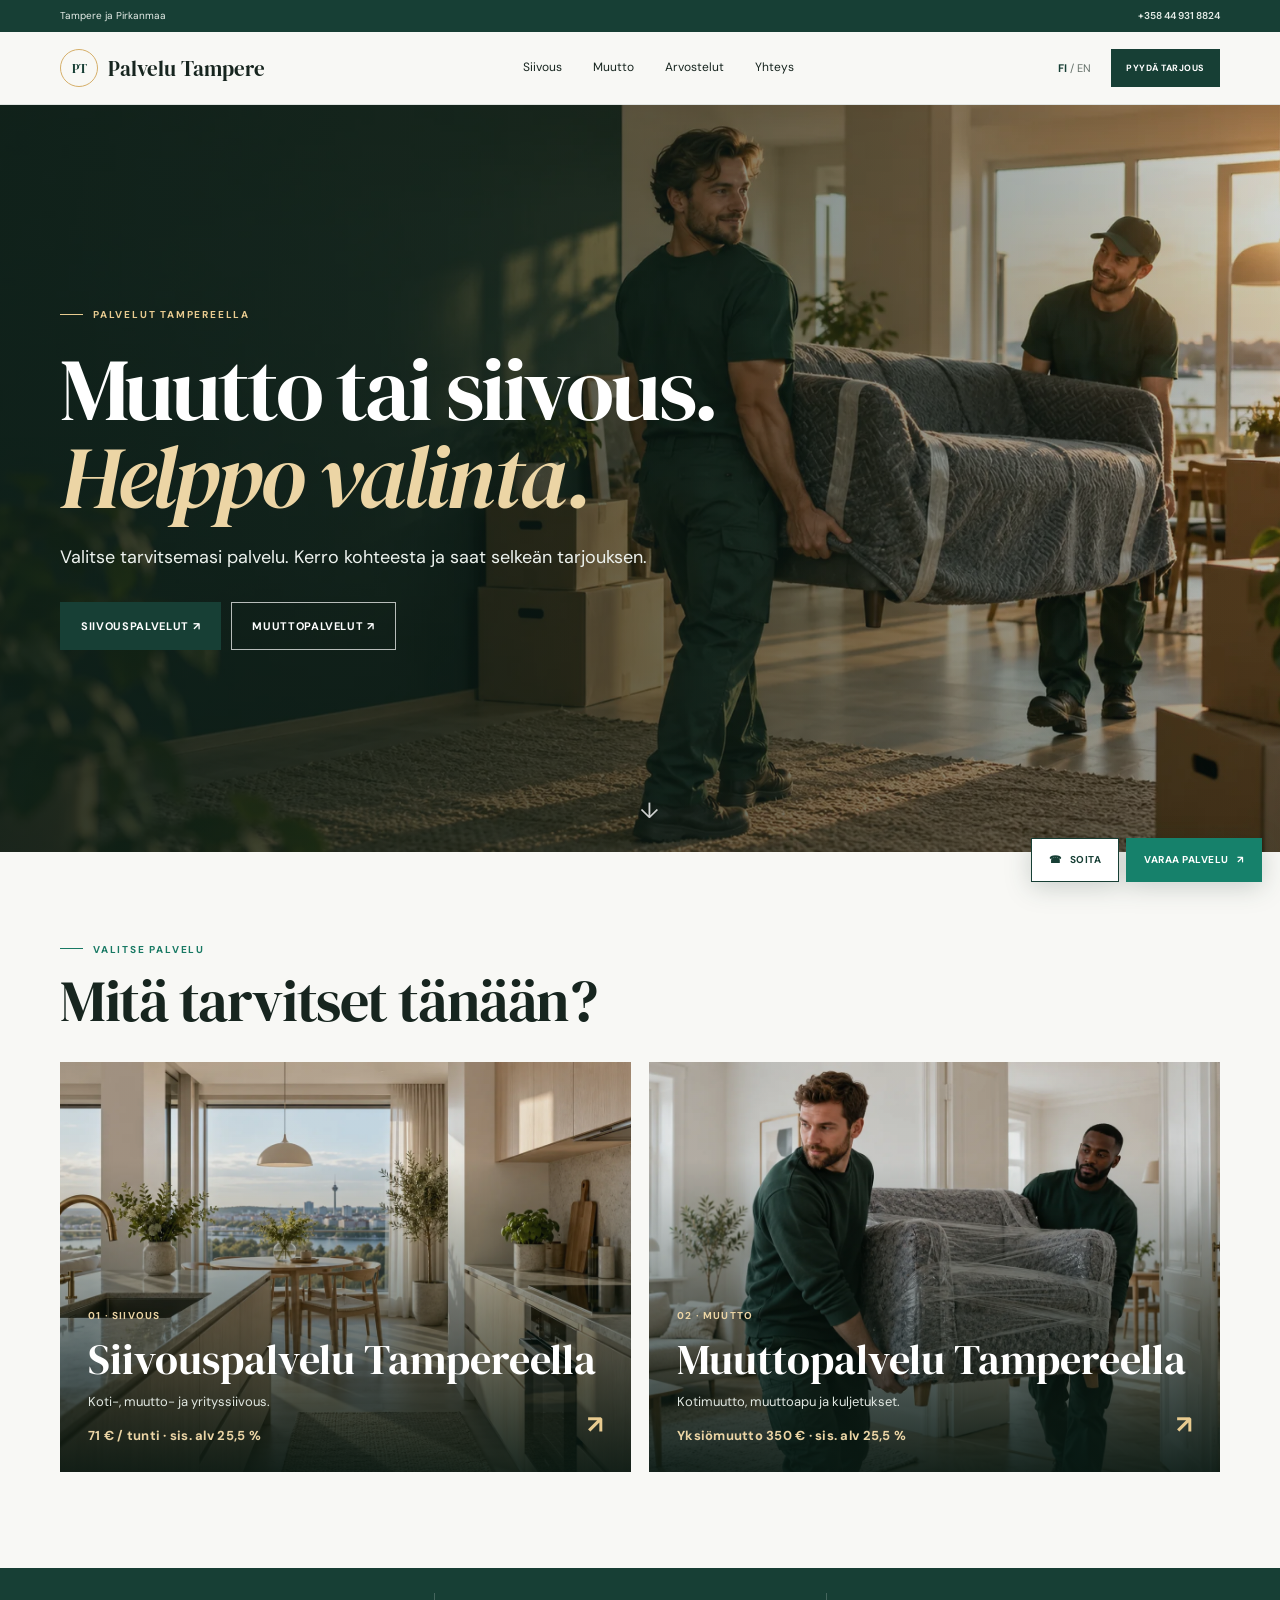
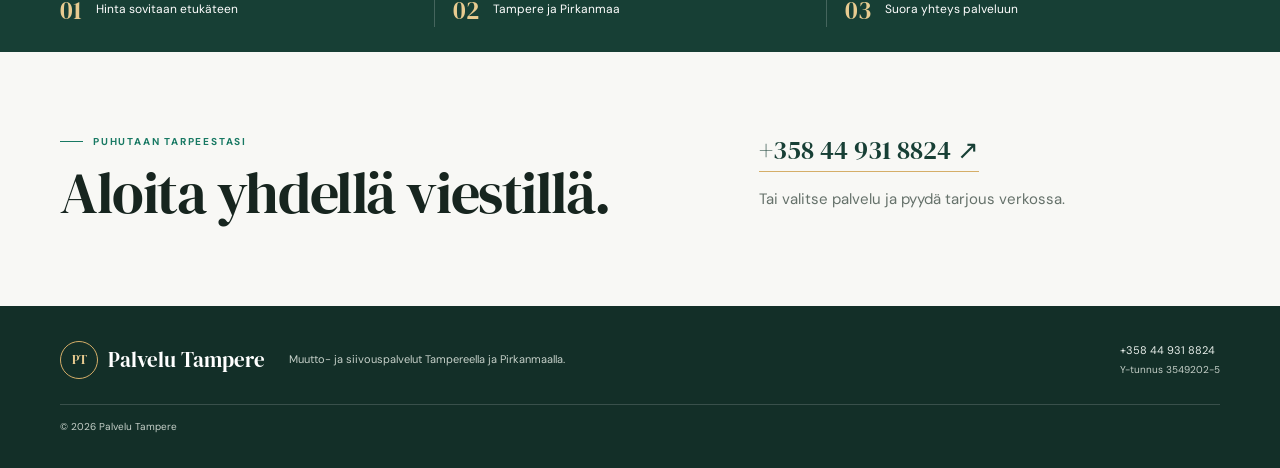
==== commit 956aebcd: "a" ====
--- a/index.html
+++ b/index.html
@@ -6,4 +6,4 @@
     })(window, document, "clarity", "script", "z696t964r8");
 </script>
 <script async src="https://www.googletagmanager.com/gtag/js?id=G-45RFTEKZB6"></script>
-<script>window.dataLayer=window.dataLayer||[];function gtag(){dataLayer.push(arguments)}gtag('js',new Date());gtag('config','G-45RFTEKZB6');</script><script type="application/ld+json">{"@context":"https://schema.org","@type":"HomeAndConstructionBusiness","name":"Palvelu Tampere","url":"https://palvelutampere.fi/","telephone":"+358449318824","areaServed":[{"@type":"City","name":"Tampere"},{"@type":"AdministrativeArea","name":"Pirkanmaa"}],"identifier":"3549202-5","hasOfferCatalog":{"@type":"OfferCatalog","name":"Kodin palvelut","itemListElement":[{"@type":"OfferCatalog","name":"Siivouspalvelut"},{"@type":"OfferCatalog","name":"Muuttopalvelut"}]}}</script></head><body><div class="utility"><div class="wrap utility-inner"><span data-fi="Tampere ja Pirkanmaa" data-en="Tampere and Pirkanmaa">Tampere ja Pirkanmaa</span><a href="tel:+358449318824">+358 44 931 8824</a></div></div><header class="site-header"><div class="wrap header-inner"><a class="brand" href=""><span class="brand-symbol" aria-hidden="true">PT</span><span>Palvelu Tampere</span></a><nav class="navlinks" id="nav"><a href="siivouspalvelut-tampere/" data-fi="Siivous" data-en="Cleaning">Siivous</a><a href="muuttopalvelu-tampere/" data-fi="Muutto" data-en="Moving">Muutto</a><a href="#arvostelut" data-fi="Arvostelut" data-en="Reviews">Arvostelut</a><a href="#yhteys" data-fi="Yhteys" data-en="Contact">Yhteys</a></nav><div class="header-actions"><button class="lang" id="lang" type="button" aria-label="Vaihda kieli"><span class="active">FI</span> / <span>EN</span></button><a class="button button-small" href="#yhteys" data-fi="Pyydä tarjous" data-en="Get a quote">Pyydä tarjous</a><button class="menu" id="menu" type="button" aria-label="Avaa valikko">☰</button></div></div></header><main><section class="home-hero"><video class="background-video" autoplay muted loop playsinline preload="metadata" poster="assets/moving-hero.webp" aria-hidden="true"><source src="https://videos.pexels.com/video-files/4554450/4554450-uhd_4096_2160_25fps.mp4" type="video/mp4"></video><div class="home-hero-shade"></div><div class="wrap hero-content"><p class="eyebrow light" data-fi="Palvelut Tampereella" data-en="Services in Tampere">Palvelut Tampereella</p><h1 data-fi="Muutto tai siivous. <em>Helppo valinta.</em>" data-en="Moving or cleaning. <em>Made simple.</em>">Muutto tai siivous. <em>Helppo valinta.</em></h1><p data-fi="Valitse tarvitsemasi palvelu. Kerro kohteesta ja saat selkeän tarjouksen." data-en="Choose the service you need. Tell us about the job and get a clear quote.">Valitse tarvitsemasi palvelu. Kerro kohteesta ja saat selkeän tarjouksen.</p><div class="hero-actions"><a class="button" href="siivouspalvelut-tampere/" data-fi="Siivouspalvelut ↗" data-en="Cleaning services ↗">Siivouspalvelut ↗</a><a class="button button-outline" href="muuttopalvelu-tampere/" data-fi="Muuttopalvelut ↗" data-en="Moving services ↗">Muuttopalvelut ↗</a></div></div><div class="hero-scroll" aria-hidden="true">↓</div></section><section class="home-choices"><div class="wrap"><div class="section-heading"><p class="eyebrow" data-fi="Valitse palvelu" data-en="Choose your service">Valitse palvelu</p><h2 data-fi="Mitä tarvitset tänään?" data-en="What do you need today?">Mitä tarvitset tänään?</h2></div><div class="choice-grid"><a href="siivouspalvelut-tampere/" class="choice-card"><img src="assets/cleaning-kitchen.webp" alt="Siivouspalvelu Tampereella" loading="lazy"><div><span data-fi="01 · Siivous" data-en="01 · Cleaning">01 · Siivous</span><h3 data-fi="Siivouspalvelu Tampereella" data-en="Cleaning services in Tampere">Siivouspalvelu Tampereella</h3><p data-fi="Koti-, muutto- ja yrityssiivous." data-en="Home, move-out and business cleaning.">Koti-, muutto- ja yrityssiivous.</p><strong class="choice-price" data-fi="71 € / tunti · sis. alv 25,5 %" data-en="€71 / hour · incl. 25.5% VAT">71 € / tunti · sis. alv 25,5 %</strong><b>↗</b></div></a><a href="muuttopalvelu-tampere/" class="choice-card"><img src="assets/moving-team.webp" alt="Muuttopalvelu Tampereella" loading="lazy"><div><span data-fi="02 · Muutto" data-en="02 · Moving">02 · Muutto</span><h3 data-fi="Muuttopalvelu Tampereella" data-en="Moving services in Tampere">Muuttopalvelu Tampereella</h3><p data-fi="Kotimuutto, muuttoapu ja kuljetukset." data-en="Home moves, moving help and transport.">Kotimuutto, muuttoapu ja kuljetukset.</p><strong class="choice-price" data-fi="Yksiömuutto 350 € · sis. alv 25,5 %" data-en="Studio move €350 · incl. 25.5% VAT">Yksiömuutto 350 € · sis. alv 25,5 %</strong><b>↗</b></div></a></div></div></section><section class="trust-band"><div class="wrap trust-grid"><div><strong>01</strong><span data-fi="Hinta sovitaan etukäteen" data-en="Price agreed in advance">Hinta sovitaan etukäteen</span></div><div><strong>02</strong><span data-fi="Tampere ja Pirkanmaa" data-en="Tampere and Pirkanmaa">Tampere ja Pirkanmaa</span></div><div><strong>03</strong><span data-fi="Suora yhteys palveluun" data-en="Direct contact">Suora yhteys palveluun</span></div></div></section><section class="home-contact" id="yhteys"><div class="wrap home-contact-inner"><div><p class="eyebrow" data-fi="Puhutaan tarpeestasi" data-en="Let's discuss your needs">Puhutaan tarpeestasi</p><h2 data-fi="Aloita yhdellä viestillä." data-en="Start with one message.">Aloita yhdellä viestillä.</h2></div><div><a href="tel:+358449318824" class="contact-phone">+358 44 931 8824 ↗</a><p data-fi="Tai valitse palvelu ja pyydä tarjous verkossa." data-en="Or choose a service and request a quote online.">Tai valitse palvelu ja pyydä tarjous verkossa.</p></div></div></section></main><footer class="site-footer"><div class="wrap footer-inner"><a class="brand brand-footer" href=""><span class="brand-symbol" aria-hidden="true">PT</span><span>Palvelu Tampere</span></a><p data-fi="Muutto- ja siivouspalvelut Tampereella ja Pirkanmaalla." data-en="Moving and cleaning services in Tampere and Pirkanmaa.">Muutto- ja siivouspalvelut Tampereella ja Pirkanmaalla.</p><div class="footer-contact"><a href="tel:+358449318824">+358 44 931 8824</a><span>Y-tunnus 3549202-5</span></div><small>© 2026 Palvelu Tampere</small></div></footer><script src="booking-config.js" defer></script><script src="site.js" defer></script></body></html>+<script>window.dataLayer=window.dataLayer||[];function gtag(){dataLayer.push(arguments)}gtag('js',new Date());gtag('config','G-45RFTEKZB6');</script><script type="application/ld+json">{"@context":"https://schema.org","@type":"HomeAndConstructionBusiness","name":"Palvelu Tampere","url":"https://palvelutampere.fi/","telephone":"+358449318824","areaServed":[{"@type":"City","name":"Tampere"},{"@type":"AdministrativeArea","name":"Pirkanmaa"}],"identifier":"3549202-5","hasOfferCatalog":{"@type":"OfferCatalog","name":"Kodin palvelut","itemListElement":[{"@type":"OfferCatalog","name":"Siivouspalvelut"},{"@type":"OfferCatalog","name":"Muuttopalvelut"}]}}</script><meta name="robots" content="index,follow,max-image-preview:large"><link rel="alternate" type="text/plain" href="https://palvelutampere.fi/llms.txt" title="AI-readable site and service information"></head><body><div class="utility"><div class="wrap utility-inner"><span data-fi="Tampere ja Pirkanmaa" data-en="Tampere and Pirkanmaa">Tampere ja Pirkanmaa</span><a href="tel:+358449318824">+358 44 931 8824</a></div></div><header class="site-header"><div class="wrap header-inner"><a class="brand" href=""><span class="brand-symbol" aria-hidden="true">PT</span><span>Palvelu Tampere</span></a><nav class="navlinks" id="nav"><a href="siivouspalvelut-tampere/" data-fi="Siivous" data-en="Cleaning">Siivous</a><a href="muuttopalvelu-tampere/" data-fi="Muutto" data-en="Moving">Muutto</a><a href="#arvostelut" data-fi="Arvostelut" data-en="Reviews">Arvostelut</a><a href="#yhteys" data-fi="Yhteys" data-en="Contact">Yhteys</a></nav><div class="header-actions"><button class="lang" id="lang" type="button" aria-label="Vaihda kieli"><span class="active">FI</span> / <span>EN</span></button><a class="button button-small" href="#yhteys" data-fi="Pyydä tarjous" data-en="Get a quote">Pyydä tarjous</a><button class="menu" id="menu" type="button" aria-label="Avaa valikko">☰</button></div></div></header><main><section class="home-hero"><video class="background-video" autoplay muted loop playsinline preload="metadata" poster="assets/moving-hero.webp" aria-hidden="true"><source src="https://videos.pexels.com/video-files/4554450/4554450-uhd_4096_2160_25fps.mp4" type="video/mp4"></video><div class="home-hero-shade"></div><div class="wrap hero-content"><p class="eyebrow light" data-fi="Palvelut Tampereella" data-en="Services in Tampere">Palvelut Tampereella</p><h1 data-fi="Muutto tai siivous. <em>Helppo valinta.</em>" data-en="Moving or cleaning. <em>Made simple.</em>">Muutto tai siivous. <em>Helppo valinta.</em></h1><p data-fi="Valitse tarvitsemasi palvelu. Kerro kohteesta ja saat selkeän tarjouksen." data-en="Choose the service you need. Tell us about the job and get a clear quote.">Valitse tarvitsemasi palvelu. Kerro kohteesta ja saat selkeän tarjouksen.</p><div class="hero-actions"><a class="button" href="siivouspalvelut-tampere/" data-fi="Siivouspalvelut ↗" data-en="Cleaning services ↗">Siivouspalvelut ↗</a><a class="button button-outline" href="muuttopalvelu-tampere/" data-fi="Muuttopalvelut ↗" data-en="Moving services ↗">Muuttopalvelut ↗</a></div></div><div class="hero-scroll" aria-hidden="true">↓</div></section><section class="home-choices"><div class="wrap"><div class="section-heading"><p class="eyebrow" data-fi="Valitse palvelu" data-en="Choose your service">Valitse palvelu</p><h2 data-fi="Mitä tarvitset tänään?" data-en="What do you need today?">Mitä tarvitset tänään?</h2></div><div class="choice-grid"><a href="siivouspalvelut-tampere/" class="choice-card"><img src="assets/cleaning-kitchen.webp" alt="Siivouspalvelu Tampereella" loading="lazy"><div><span data-fi="01 · Siivous" data-en="01 · Cleaning">01 · Siivous</span><h3 data-fi="Siivouspalvelu Tampereella" data-en="Cleaning services in Tampere">Siivouspalvelu Tampereella</h3><p data-fi="Koti-, muutto- ja yrityssiivous." data-en="Home, move-out and business cleaning.">Koti-, muutto- ja yrityssiivous.</p><strong class="choice-price" data-fi="71 € / tunti · sis. alv 25,5 %" data-en="€71 / hour · incl. 25.5% VAT">71 € / tunti · sis. alv 25,5 %</strong><b>↗</b></div></a><a href="muuttopalvelu-tampere/" class="choice-card"><img src="assets/moving-team.webp" alt="Muuttopalvelu Tampereella" loading="lazy"><div><span data-fi="02 · Muutto" data-en="02 · Moving">02 · Muutto</span><h3 data-fi="Muuttopalvelu Tampereella" data-en="Moving services in Tampere">Muuttopalvelu Tampereella</h3><p data-fi="Kotimuutto, muuttoapu ja kuljetukset." data-en="Home moves, moving help and transport.">Kotimuutto, muuttoapu ja kuljetukset.</p><strong class="choice-price" data-fi="Yksiömuutto 350 € · sis. alv 25,5 %" data-en="Studio move €350 · incl. 25.5% VAT">Yksiömuutto 350 € · sis. alv 25,5 %</strong><b>↗</b></div></a></div></div></section><section class="trust-band"><div class="wrap trust-grid"><div><strong>01</strong><span data-fi="Hinta sovitaan etukäteen" data-en="Price agreed in advance">Hinta sovitaan etukäteen</span></div><div><strong>02</strong><span data-fi="Tampere ja Pirkanmaa" data-en="Tampere and Pirkanmaa">Tampere ja Pirkanmaa</span></div><div><strong>03</strong><span data-fi="Suora yhteys palveluun" data-en="Direct contact">Suora yhteys palveluun</span></div></div></section><section class="home-contact" id="yhteys"><div class="wrap home-contact-inner"><div><p class="eyebrow" data-fi="Puhutaan tarpeestasi" data-en="Let's discuss your needs">Puhutaan tarpeestasi</p><h2 data-fi="Aloita yhdellä viestillä." data-en="Start with one message.">Aloita yhdellä viestillä.</h2></div><div><a href="tel:+358449318824" class="contact-phone">+358 44 931 8824 ↗</a><p data-fi="Tai valitse palvelu ja pyydä tarjous verkossa." data-en="Or choose a service and request a quote online.">Tai valitse palvelu ja pyydä tarjous verkossa.</p></div></div></section></main><footer class="site-footer"><div class="wrap footer-inner"><a class="brand brand-footer" href=""><span class="brand-symbol" aria-hidden="true">PT</span><span>Palvelu Tampere</span></a><p data-fi="Muutto- ja siivouspalvelut Tampereella ja Pirkanmaalla." data-en="Moving and cleaning services in Tampere and Pirkanmaa.">Muutto- ja siivouspalvelut Tampereella ja Pirkanmaalla.</p><div class="footer-contact"><a href="tel:+358449318824">+358 44 931 8824</a><span>Y-tunnus 3549202-5</span></div><small>© 2026 Palvelu Tampere</small></div></footer><div class="floating-cta"><a href="tel:+358449318824" class="floating-call"><span aria-hidden="true">☎</span><span data-fi="Soita" data-en="Call">Soita</span></a><a href="#booking-modal" class="floating-book" aria-label="Varaa siivous- tai muuttopalvelu" data-open-booking><span data-fi="Varaa palvelu" data-en="Book a service">Varaa palvelu</span> ↗</a></div><div class="booking-modal" id="booking-modal"><a class="booking-backdrop" href="#yhteys" data-booking-close aria-label="Sulje varausikkuna"></a><section class="booking-dialog" role="dialog" aria-modal="true" aria-labelledby="booking-title"><a class="booking-close" href="#yhteys" data-booking-close aria-label="Sulje varausikkuna">×</a><div class="booking-progress"><span></span></div><div class="booking-content"><p class="eyebrow" data-fi="Varaus Tampereella" data-en="Booking in Tampere">Varaus Tampereella</p><h2 id="booking-title" data-fi="Varaa siivous tai muutto" data-en="Book cleaning or moving">Varaa siivous tai muutto</h2><p data-fi="Valitse palvelu ja kerro muutamalla helpolla valinnalla, mitä tarvitset. Soitamme ja vahvistamme varauksen." data-en="Choose a service and tell us what you need with a few easy choices. We will call to confirm your booking.">Valitse palvelu ja kerro muutamalla helpolla valinnalla, mitä tarvitset. Soitamme ja vahvistamme varauksen.</p><a class="button booking-primary" href="tel:+358449318824" data-fi="Soita +358 44 931 8824" data-en="Call +358 44 931 8824">Soita +358 44 931 8824</a></div></section></div><script src="booking-config.js" defer></script><script src="site.js" defer></script></body></html>
--- a/styles.css
+++ b/styles.css
@@ -11,6 +11,7 @@
 body.booking-open{overflow:hidden}
 .booking-modal{position:fixed;inset:0;z-index:1000;display:none;align-items:center;justify-content:center;padding:20px}
 .booking-modal.is-open{display:flex}
+.booking-modal:target{display:flex}
 .booking-backdrop{position:absolute;inset:0;background:rgba(15,24,25,.72);backdrop-filter:blur(7px)}
 .booking-dialog{position:relative;width:min(100%,620px);max-height:min(92vh,850px);overflow:auto;border-radius:28px;background:#fff;padding:clamp(24px,5vw,48px);box-shadow:0 28px 100px rgba(0,0,0,.3);animation:booking-in .24s ease-out}
 @keyframes booking-in{from{opacity:0;transform:translateY(16px) scale(.985)}to{opacity:1;transform:translateY(0) scale(1)}}
